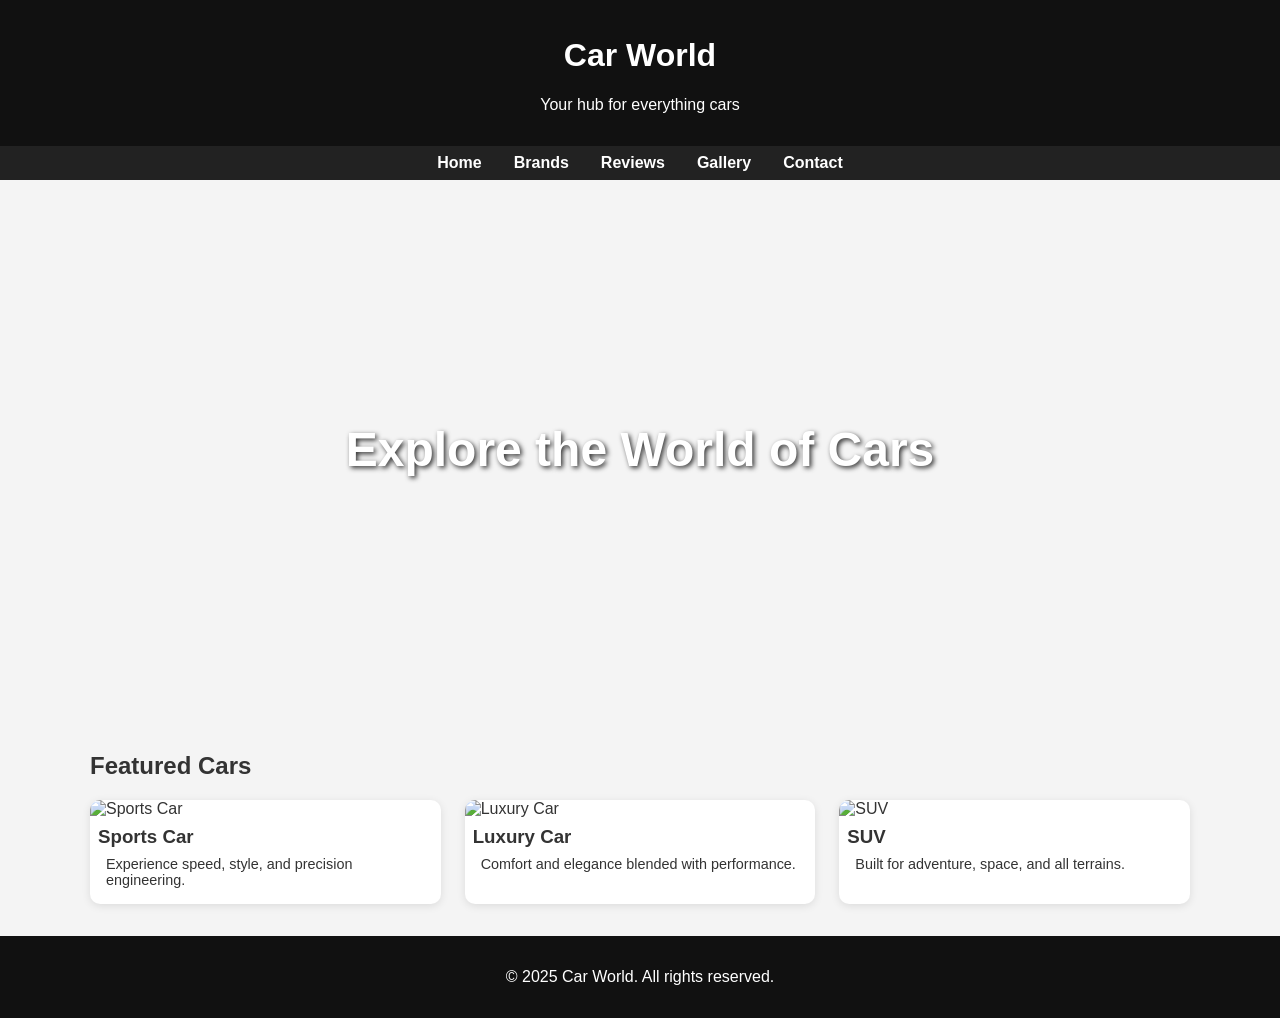
==== index.html @ 2d24451b "Initial commit of index.html" ====
<!DOCTYPE html>
<html lang="en">
<head>
  <meta charset="UTF-8" />
  <meta name="viewport" content="width=device-width, initial-scale=1.0" />
  <title>Car World</title>
  <style>
    body {
      font-family: Arial, sans-serif;
      margin: 0;
      background-color: #f4f4f4;
      color: #333;
    }

    header {
      background: #111;
      color: white;
      padding: 1rem;
      text-align: center;
    }

    nav {
      background: #222;
      padding: 0.5rem;
    }

    nav ul {
      list-style: none;
      display: flex;
      justify-content: center;
      margin: 0;
      padding: 0;
    }

    nav ul li {
      margin: 0 1rem;
    }

    nav ul li a {
      text-decoration: none;
      color: white;
      font-weight: bold;
    }

    nav ul li a:hover {
      color: #f39c12;
    }

    .hero {
      background: url('car-hero.jpg') no-repeat center center/cover;
      height: 60vh;
      display: flex;
      align-items: center;
      justify-content: center;
      color: white;
      text-shadow: 2px 2px 5px rgba(0,0,0,0.8);
    }

    .hero h1 {
      font-size: 3rem;
    }

    .container {
      max-width: 1100px;
      margin: 2rem auto;
      padding: 0 1rem;
    }

    .grid {
      display: grid;
      grid-template-columns: repeat(auto-fit, minmax(250px, 1fr));
      gap: 1.5rem;
    }

    .card {
      background: white;
      border-radius: 10px;
      box-shadow: 0 2px 8px rgba(0,0,0,0.1);
      overflow: hidden;
      transition: transform 0.2s ease;
    }

    .card:hover {
      transform: scale(1.03);
    }

    .card img {
      width: 100%;
      display: block;
    }

    .card h3 {
      margin: 0.5rem;
    }

    .card p {
      margin: 0.5rem 1rem 1rem;
      font-size: 0.9rem;
    }

    footer {
      background: #111;
      color: white;
      text-align: center;
      padding: 1rem;
      margin-top: 2rem;
    }
  </style>
</head>
<body>
  <header>
    <h1>Car World</h1>
    <p>Your hub for everything cars</p>
  </header>

  <nav>
    <ul>
      <li><a href="#">Home</a></li>
      <li><a href="#">Brands</a></li>
      <li><a href="#">Reviews</a></li>
      <li><a href="#">Gallery</a></li>
      <li><a href="#">Contact</a></li>
    </ul>
  </nav>

  <section class="hero">
    <h1>Explore the World of Cars</h1>
  </section>

  <main class="container">
    <h2>Featured Cars</h2>
    <div class="grid">
      <div class="card">
        <img src="car1.jpg" alt="Sports Car">
        <h3>Sports Car</h3>
        <p>Experience speed, style, and precision engineering.</p>
      </div>

      <div class="card">
        <img src="car2.jpg" alt="Luxury Car">
        <h3>Luxury Car</h3>
        <p>Comfort and elegance blended with performance.</p>
      </div>

      <div class="card">
        <img src="car3.jpg" alt="SUV">
        <h3>SUV</h3>
        <p>Built for adventure, space, and all terrains.</p>
      </div>
    </div>
  </main>

  <footer>
    <p>&copy; 2025 Car World. All rights reserved.</p>
  </footer>
</body>
</html>
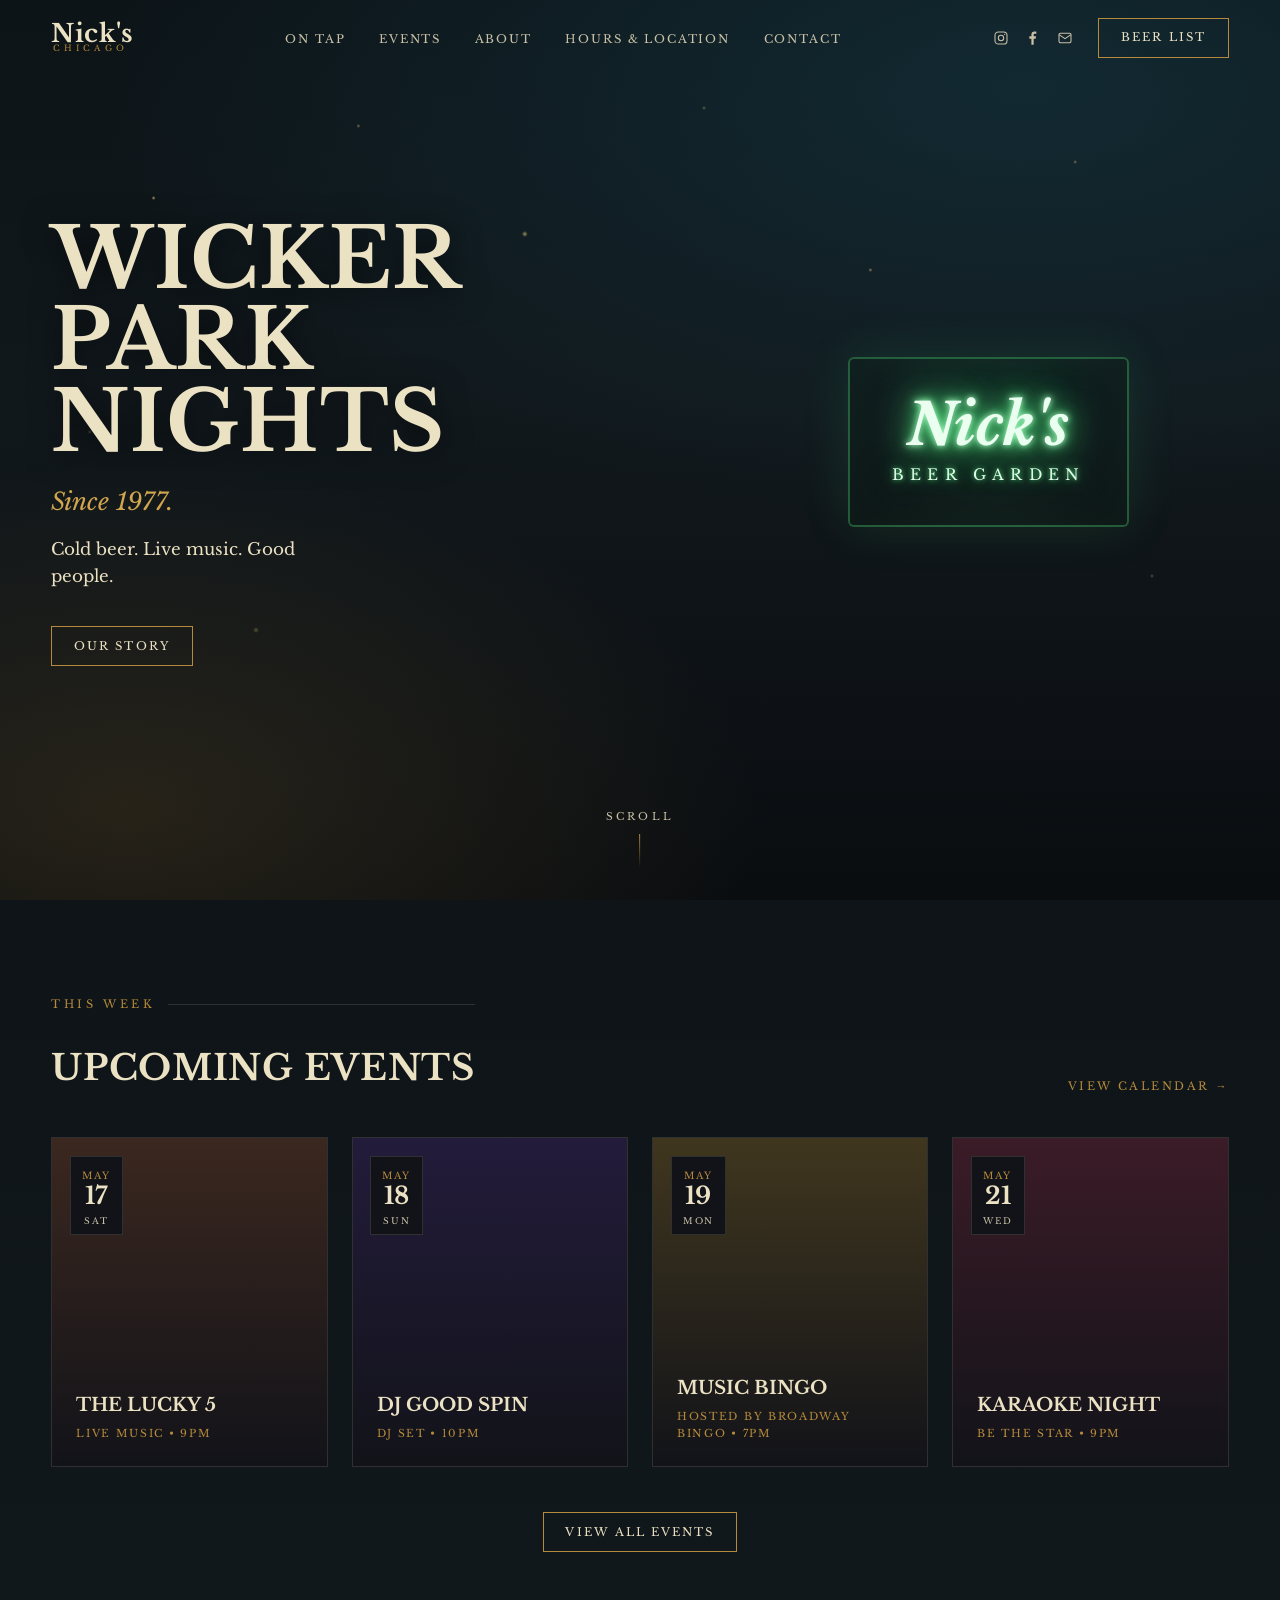
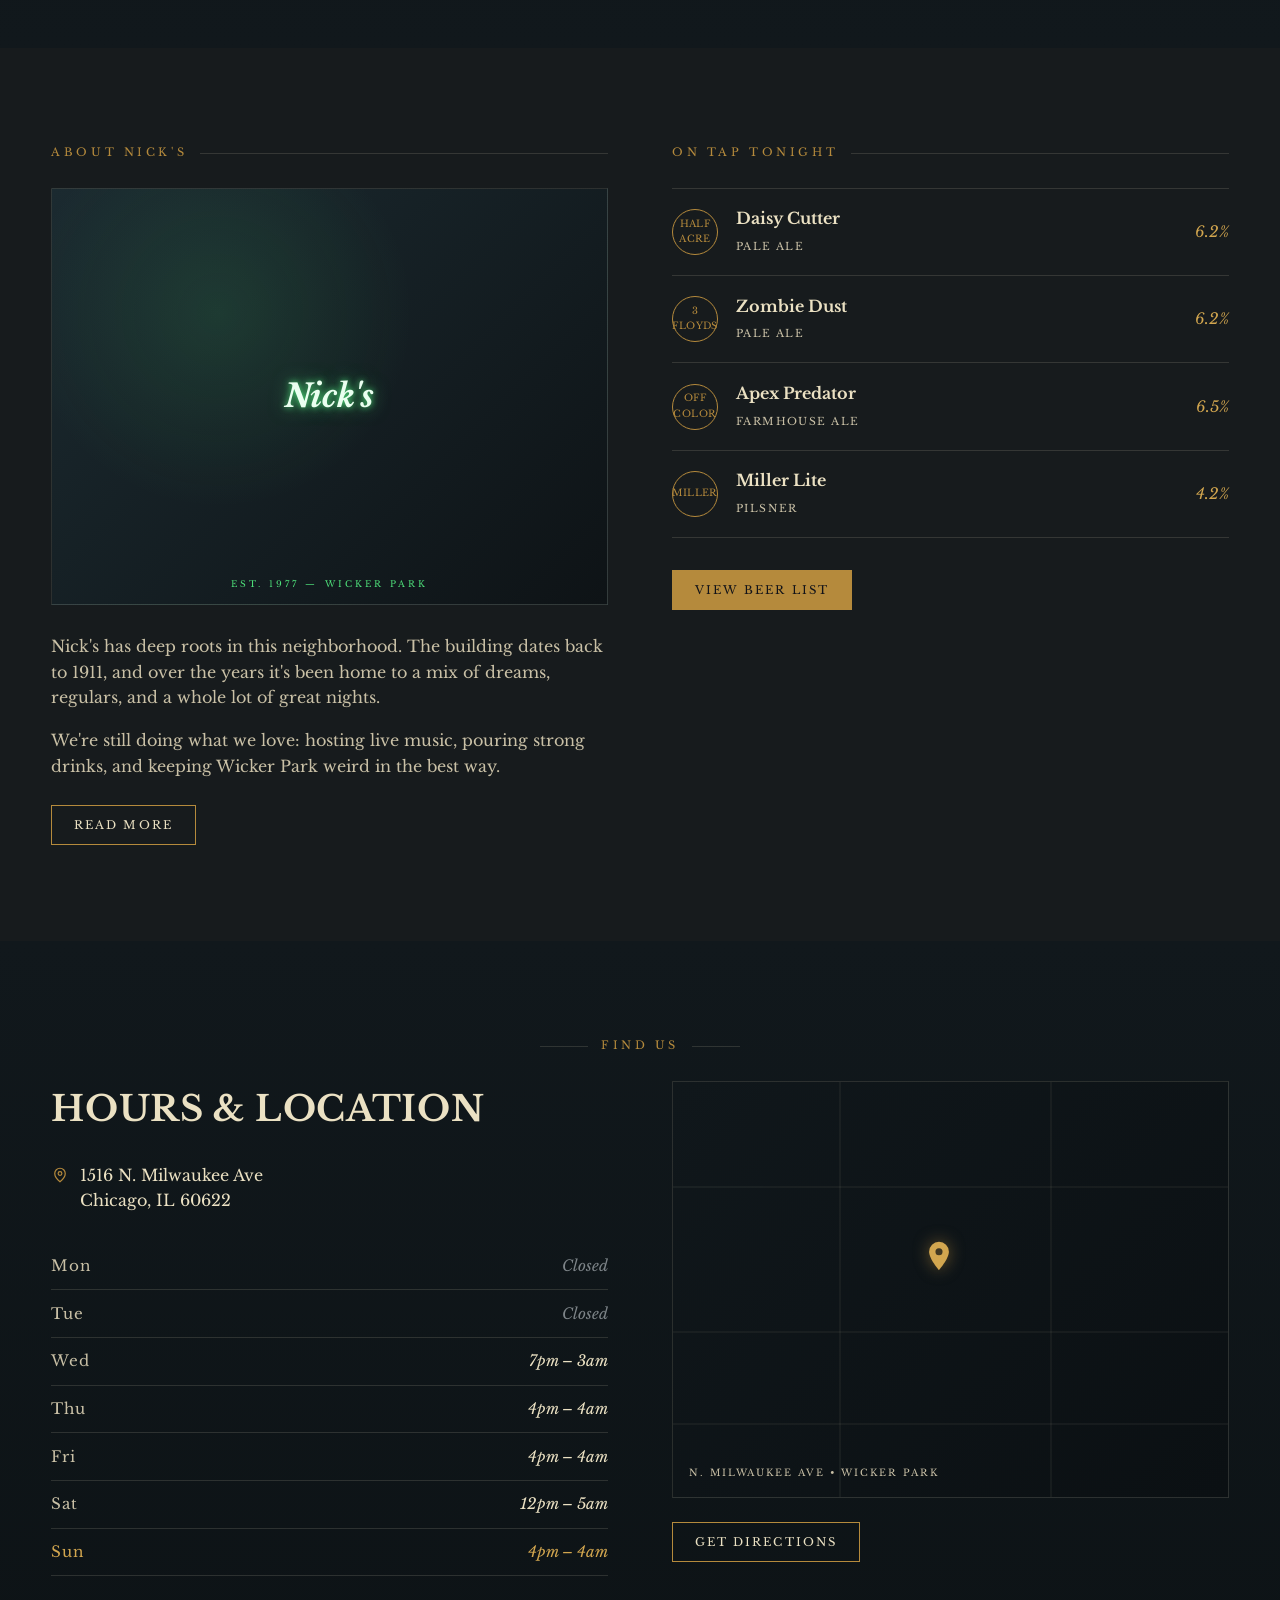
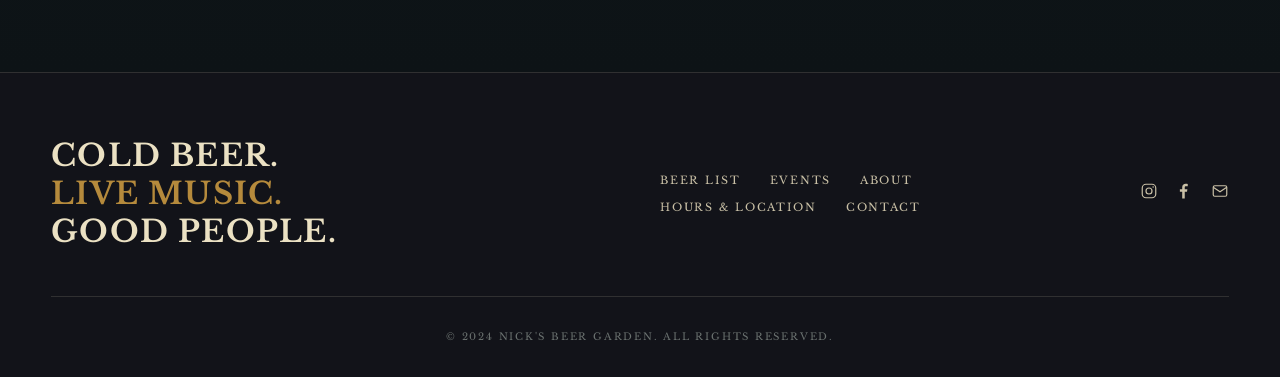
==== commit f4fd3343: "New test" ====
--- a/index.html
+++ b/index.html
@@ -1,158 +1,536 @@
 <!DOCTYPE html>
 <html lang="en">
 <head>
-  <meta charset="UTF-8" />
-  <meta name="viewport" content="width=device-width, initial-scale=1.0" />
-  <title>Car World</title>
-  <style>
-    body {
-      font-family: Arial, sans-serif;
-      margin: 0;
-      background-color: #f4f4f4;
-      color: #333;
+<meta charset="UTF-8">
+<meta name="viewport" content="width=device-width, initial-scale=1.0">
+<title>Nick's Beer Garden — Wicker Park, Chicago</title>
+<link rel="preconnect" href="https://fonts.googleapis.com">
+<link rel="preconnect" href="https://fonts.gstatic.com" crossorigin>
+<link href="https://fonts.googleapis.com/css2?family=Libre+Baskerville:ital,wght@0,400;0,700;1,400&display=swap" rel="stylesheet">
+<style>
+  :root{
+    --teal:#173A46;
+    --teal-deep:#102b34;
+    --black:#121319;
+    --charcoal:#171B1D;
+    --cream:#EBE1C3;
+    --cream-dim:#c9c0a6;
+    --gold:#B58A3C;
+    --gold-bright:#d2a64f;
+    --tan:#C0A77A;
+    --neon:#4ee07a;
+    --line:rgba(235,225,195,.14);
+    --serif:'Libre Baskerville', Georgia, serif;
+  }
+
+  *{box-sizing:border-box;margin:0;padding:0}
+  html{scroll-behavior:smooth}
+  body{
+    font-family:var(--serif);
+    background:var(--charcoal);
+    color:var(--cream);
+    line-height:1.6;
+    -webkit-font-smoothing:antialiased;
+    overflow-x:hidden;
+  }
+  img{max-width:100%;display:block}
+  a{color:inherit;text-decoration:none}
+  .wrap{width:min(1180px,92vw);margin-inline:auto}
+
+  /* ---------- focus / a11y ---------- */
+  a:focus-visible,button:focus-visible{
+    outline:2px solid var(--gold-bright);
+    outline-offset:3px;
+    border-radius:2px;
+  }
+
+  /* ---------- buttons ---------- */
+  .btn{
+    display:inline-block;
+    font-size:.72rem;
+    letter-spacing:.18em;
+    text-transform:uppercase;
+    padding:.85em 1.9em;
+    border:1px solid var(--gold);
+    color:var(--cream);
+    background:transparent;
+    cursor:pointer;
+    transition:background .25s ease,color .25s ease,transform .25s ease;
+  }
+  .btn:hover{background:var(--gold);color:var(--black);transform:translateY(-2px)}
+  .btn-solid{background:var(--gold);color:var(--black)}
+  .btn-solid:hover{background:var(--gold-bright);border-color:var(--gold-bright)}
+
+  /* ---------- eyebrow / section headings ---------- */
+  .eyebrow{
+    font-size:.7rem;
+    letter-spacing:.32em;
+    text-transform:uppercase;
+    color:var(--gold);
+    display:flex;align-items:center;gap:.8rem;
+    margin-bottom:1.6rem;
+  }
+  .eyebrow::after{content:"";flex:1;height:1px;background:var(--line)}
+  .eyebrow.center{justify-content:center}
+  .eyebrow.center::before,.eyebrow.center::after{content:"";width:48px;height:1px;background:var(--line);flex:none}
+
+  /* ============ HEADER ============ */
+  header{
+    position:fixed;inset:0 0 auto 0;z-index:50;
+    transition:background .3s ease,backdrop-filter .3s ease,border-color .3s ease;
+    border-bottom:1px solid transparent;
+  }
+  header.scrolled{
+    background:rgba(18,19,25,.92);
+    backdrop-filter:blur(8px);
+    border-bottom:1px solid var(--line);
+  }
+  .topbar{display:flex;align-items:center;justify-content:space-between;padding:1.1rem 0}
+  .logo{display:flex;flex-direction:column;line-height:.9;letter-spacing:.04em}
+  .logo b{font-size:1.55rem;font-weight:700}
+  .logo span{font-size:.52rem;letter-spacing:.5em;color:var(--gold);padding-left:.2em}
+  nav ul{display:flex;gap:2.1rem;list-style:none;align-items:center}
+  nav a{font-size:.72rem;letter-spacing:.16em;text-transform:uppercase;color:var(--cream-dim);transition:color .2s}
+  nav a:hover{color:var(--gold-bright)}
+  .header-right{display:flex;align-items:center;gap:1.6rem}
+  .socials{display:flex;gap:1rem}
+  .socials a{color:var(--cream-dim);transition:color .2s}
+  .socials a:hover{color:var(--gold-bright)}
+  .socials svg{width:16px;height:16px;display:block}
+  .menu-toggle{display:none;background:none;border:none;color:var(--cream);cursor:pointer}
+  .menu-toggle svg{width:26px;height:26px}
+
+  /* ============ HERO ============ */
+  .hero{
+    position:relative;min-height:100vh;display:flex;align-items:center;
+    padding-top:5rem;overflow:hidden;
+    background:
+      radial-gradient(120% 80% at 80% 10%, rgba(23,58,70,.55), transparent 60%),
+      radial-gradient(90% 70% at 10% 90%, rgba(181,138,60,.16), transparent 55%),
+      linear-gradient(180deg, #0c1418 0%, #11181c 45%, #0a0d10 100%);
+  }
+  /* warm bokeh / string-light ambiance */
+  .hero::before{
+    content:"";position:absolute;inset:0;pointer-events:none;
+    background-image:
+      radial-gradient(2px 2px at 12% 22%, rgba(232,200,120,.9), transparent),
+      radial-gradient(2px 2px at 28% 14%, rgba(232,200,120,.6), transparent),
+      radial-gradient(3px 3px at 41% 26%, rgba(232,200,120,.8), transparent),
+      radial-gradient(2px 2px at 55% 12%, rgba(232,200,120,.5), transparent),
+      radial-gradient(2px 2px at 68% 30%, rgba(232,200,120,.7), transparent),
+      radial-gradient(2px 2px at 84% 18%, rgba(232,200,120,.55), transparent),
+      radial-gradient(3px 3px at 20% 70%, rgba(232,200,120,.4), transparent),
+      radial-gradient(2px 2px at 90% 64%, rgba(232,200,120,.45), transparent),
+      radial-gradient(2px 2px at 7% 48%, rgba(232,200,120,.4), transparent);
+    opacity:.8;
+    animation:twinkle 6s ease-in-out infinite;
+  }
+  @keyframes twinkle{0%,100%{opacity:.65}50%{opacity:.95}}
+
+  .hero-grid{display:grid;grid-template-columns:1.15fr .85fr;gap:3rem;align-items:center;position:relative;z-index:2}
+  .hero-copy{opacity:0;transform:translateY(24px);animation:rise .9s .15s ease forwards}
+  @keyframes rise{to{opacity:1;transform:none}}
+  .hero h1{
+    font-weight:700;line-height:.98;letter-spacing:.01em;
+    font-size:clamp(2.8rem,6.5vw,5.4rem);text-transform:uppercase;
+    text-shadow:0 4px 30px rgba(0,0,0,.6);
+  }
+  .since{font-style:italic;color:var(--gold-bright);font-size:1.5rem;margin:1.3rem 0 1rem}
+  .tagline{font-size:1.05rem;color:var(--cream);margin-bottom:2.2rem;max-width:24ch}
+
+  /* the neon sign — signature element */
+  .neon{
+    justify-self:center;text-align:center;padding:2.4rem 2.6rem;border-radius:6px;
+    border:2px solid rgba(78,224,122,.35);
+    background:radial-gradient(circle at 50% 40%, rgba(78,224,122,.08), rgba(10,16,18,.55));
+    box-shadow:0 0 50px rgba(78,224,122,.12), inset 0 0 40px rgba(78,224,122,.06);
+  }
+  .neon .script{
+    font-style:italic;font-weight:700;font-size:clamp(2.4rem,5vw,3.6rem);color:#eafff0;line-height:1;
+    text-shadow:0 0 6px #b6ffce,0 0 14px var(--neon),0 0 28px var(--neon),0 0 48px rgba(78,224,122,.6);
+    animation:flicker 5s infinite;
+  }
+  .neon .garden{
+    display:block;margin-top:.5rem;letter-spacing:.42em;font-size:.95rem;text-transform:uppercase;
+    color:#dffce8;text-shadow:0 0 5px var(--neon),0 0 16px rgba(78,224,122,.6);
+  }
+  @keyframes flicker{
+    0%,18%,22%,25%,53%,57%,100%{opacity:1}
+    20%,24%,55%{opacity:.55}
+  }
+
+  .scroll-cue{
+    position:absolute;left:50%;bottom:2rem;transform:translateX(-50%);
+    color:var(--cream-dim);font-size:.65rem;letter-spacing:.3em;text-transform:uppercase;z-index:2;
+    display:flex;flex-direction:column;align-items:center;gap:.5rem;
+  }
+  .scroll-cue span{width:1px;height:34px;background:linear-gradient(var(--gold),transparent);animation:drop 2s infinite}
+  @keyframes drop{0%{opacity:0;transform:translateY(-8px)}50%{opacity:1}100%{opacity:0;transform:translateY(8px)}}
+
+  /* ============ SECTION SHELL ============ */
+  section{padding:6rem 0}
+  .events{background:linear-gradient(180deg,#0e1417,#11181c)}
+  .split-section{background:var(--charcoal)}
+  .hours{background:linear-gradient(180deg,#11181c,#0d1316)}
+
+  .sec-head{display:flex;justify-content:space-between;align-items:flex-end;margin-bottom:2.6rem;flex-wrap:wrap;gap:1rem}
+  .sec-head h2{font-size:clamp(1.6rem,3vw,2.2rem);font-weight:700;text-transform:uppercase;letter-spacing:.02em}
+  .link-arrow{font-size:.7rem;letter-spacing:.22em;text-transform:uppercase;color:var(--gold);display:inline-flex;gap:.5rem;align-items:center}
+  .link-arrow:hover{color:var(--gold-bright)}
+
+  /* ---------- events grid ---------- */
+  .event-grid{display:grid;grid-template-columns:repeat(4,1fr);gap:1.5rem}
+  .event{
+    position:relative;border:1px solid var(--line);background:var(--black);
+    min-height:330px;display:flex;flex-direction:column;justify-content:flex-end;
+    padding:1.5rem;overflow:hidden;transition:transform .3s ease,border-color .3s ease;
+  }
+  .event::before{
+    content:"";position:absolute;inset:0;z-index:0;
+    background:linear-gradient(180deg,rgba(23,58,70,.35),rgba(18,19,25,.95));
+  }
+  .event:nth-child(1)::before{background:linear-gradient(180deg,rgba(120,70,40,.4),rgba(18,19,25,.96))}
+  .event:nth-child(2)::before{background:linear-gradient(180deg,rgba(60,40,110,.4),rgba(18,19,25,.96))}
+  .event:nth-child(3)::before{background:linear-gradient(180deg,rgba(150,120,40,.35),rgba(18,19,25,.96))}
+  .event:nth-child(4)::before{background:linear-gradient(180deg,rgba(120,40,60,.4),rgba(18,19,25,.96))}
+  .event:hover{transform:translateY(-6px);border-color:var(--gold)}
+  .event > *{position:relative;z-index:1}
+  .date-chip{
+    position:absolute;top:1.1rem;left:1.1rem;z-index:1;background:var(--black);
+    border:1px solid var(--line);text-align:center;padding:.5rem .7rem;line-height:1;
+  }
+  .date-chip .m{font-size:.6rem;letter-spacing:.2em;color:var(--gold);text-transform:uppercase}
+  .date-chip .d{font-size:1.5rem;font-weight:700;display:block;margin:.15rem 0}
+  .date-chip .w{font-size:.55rem;letter-spacing:.2em;color:var(--cream-dim);text-transform:uppercase}
+  .event h3{font-size:1.15rem;font-weight:700;text-transform:uppercase;margin-bottom:.4rem}
+  .event p{font-size:.66rem;letter-spacing:.16em;text-transform:uppercase;color:var(--gold)}
+  .events-cta{text-align:center;margin-top:2.8rem}
+
+  /* ---------- split: about + on tap ---------- */
+  .split{display:grid;grid-template-columns:1fr 1fr;gap:4rem}
+  .about-photo{
+    aspect-ratio:4/3;border:1px solid var(--line);position:relative;overflow:hidden;margin-bottom:1.8rem;
+    background:
+      radial-gradient(circle at 30% 30%, rgba(78,224,122,.12), transparent 40%),
+      linear-gradient(135deg,#1b2a30,#0e1316);
+    display:flex;align-items:center;justify-content:center;
+  }
+  .about-photo .ph-neon{
+    font-style:italic;font-weight:700;font-size:2rem;color:#eafff0;
+    text-shadow:0 0 6px var(--neon),0 0 18px rgba(78,224,122,.6);
+  }
+  .about-photo small{position:absolute;bottom:.8rem;letter-spacing:.35em;font-size:.55rem;color:var(--neon);text-transform:uppercase}
+  .prose p{color:var(--cream-dim);margin-bottom:1.1rem;font-size:1rem}
+
+  /* on tap list */
+  .tap-list{list-style:none;display:flex;flex-direction:column}
+  .tap{display:flex;align-items:center;gap:1.1rem;padding:1.1rem 0;border-bottom:1px solid var(--line)}
+  .tap:first-child{border-top:1px solid var(--line)}
+  .tap-badge{
+    width:46px;height:46px;flex:none;border:1px solid var(--gold);border-radius:50%;
+    display:flex;align-items:center;justify-content:center;font-size:.6rem;letter-spacing:.05em;
+    color:var(--gold);text-align:center;text-transform:uppercase;
+  }
+  .tap-info{flex:1}
+  .tap-info b{font-weight:700;font-size:1rem;display:block}
+  .tap-info span{font-size:.66rem;letter-spacing:.14em;text-transform:uppercase;color:var(--cream-dim)}
+  .tap-abv{font-style:italic;color:var(--gold-bright);font-size:.95rem}
+  .tap-cta{margin-top:2rem}
+
+  /* ---------- hours & location ---------- */
+  .hours-grid{display:grid;grid-template-columns:1fr 1fr;gap:4rem;align-items:start}
+  .addr{display:flex;gap:.7rem;align-items:flex-start;margin-bottom:1.8rem;color:var(--cream)}
+  .addr svg{width:18px;height:18px;flex:none;margin-top:3px;color:var(--gold)}
+  .hours-table{list-style:none;width:100%}
+  .hours-table li{display:flex;justify-content:space-between;padding:.7rem 0;border-bottom:1px solid var(--line);font-size:.95rem}
+  .hours-table .day{letter-spacing:.06em;color:var(--cream-dim)}
+  .hours-table .time{font-style:italic;color:var(--cream)}
+  .hours-table .closed{color:#7d8488;font-style:italic}
+  .hours-table li.today{color:var(--gold-bright)}
+  .hours-table li.today .day,.hours-table li.today .time{color:var(--gold-bright)}
+
+  /* stylized map */
+  .map{
+    position:relative;aspect-ratio:4/3;border:1px solid var(--line);overflow:hidden;
+    background:linear-gradient(135deg,#10171b,#0b1013);
+  }
+  .map .grid-lines{position:absolute;inset:0;opacity:.5}
+  .map .road{position:absolute;background:rgba(235,225,195,.1)}
+  .map .road.h{height:2px;left:0;right:0}
+  .map .road.v{width:2px;top:0;bottom:0}
+  .map .road.main{background:rgba(181,138,60,.4);height:3px;transform:rotate(-28deg) scale(1.6)}
+  .map .pin{
+    position:absolute;top:46%;left:48%;width:34px;height:34px;transform:translate(-50%,-100%);
+    color:var(--gold-bright);filter:drop-shadow(0 0 8px rgba(181,138,60,.6));
+  }
+  .map .label{position:absolute;bottom:1rem;left:1rem;font-size:.6rem;letter-spacing:.2em;text-transform:uppercase;color:var(--cream-dim)}
+  .map-cta{margin-top:1.5rem}
+
+  /* ============ FOOTER ============ */
+  footer{background:var(--black);border-top:1px solid var(--line);padding:4rem 0 2rem}
+  .foot-top{display:grid;grid-template-columns:1.3fr 1fr auto;gap:3rem;align-items:center;padding-bottom:2.8rem;border-bottom:1px solid var(--line)}
+  .foot-motto{font-size:clamp(1.3rem,2.4vw,1.9rem);font-weight:700;text-transform:uppercase;letter-spacing:.04em;line-height:1.25}
+  .foot-motto .accent{color:var(--gold)}
+  .foot-links{display:flex;flex-wrap:wrap;gap:.6rem 1.8rem}
+  .foot-links a{font-size:.68rem;letter-spacing:.16em;text-transform:uppercase;color:var(--cream-dim)}
+  .foot-links a:hover{color:var(--gold-bright)}
+  .foot-social{display:flex;gap:1.1rem}
+  .foot-social a{color:var(--cream-dim)}
+  .foot-social a:hover{color:var(--gold-bright)}
+  .foot-social svg{width:18px;height:18px}
+  .copyright{text-align:center;padding-top:2rem;font-size:.62rem;letter-spacing:.18em;text-transform:uppercase;color:#6a716f}
+
+  /* ============ RESPONSIVE ============ */
+  @media(max-width:900px){
+    nav{
+      position:fixed;inset:0 0 0 auto;width:min(78vw,320px);background:var(--black);
+      border-left:1px solid var(--line);transform:translateX(100%);transition:transform .35s ease;
+      padding:6rem 2rem;z-index:60;
     }
-
-    header {
-      background: #111;
-      color: white;
-      padding: 1rem;
-      text-align: center;
-    }
-
-    nav {
-      background: #222;
-      padding: 0.5rem;
-    }
-
-    nav ul {
-      list-style: none;
-      display: flex;
-      justify-content: center;
-      margin: 0;
-      padding: 0;
-    }
-
-    nav ul li {
-      margin: 0 1rem;
-    }
-
-    nav ul li a {
-      text-decoration: none;
-      color: white;
-      font-weight: bold;
-    }
-
-    nav ul li a:hover {
-      color: #f39c12;
-    }
-
-    .hero {
-      background: url('car-hero.jpg') no-repeat center center/cover;
-      height: 60vh;
-      display: flex;
-      align-items: center;
-      justify-content: center;
-      color: white;
-      text-shadow: 2px 2px 5px rgba(0,0,0,0.8);
-    }
-
-    .hero h1 {
-      font-size: 3rem;
-    }
-
-    .container {
-      max-width: 1100px;
-      margin: 2rem auto;
-      padding: 0 1rem;
-    }
-
-    .grid {
-      display: grid;
-      grid-template-columns: repeat(auto-fit, minmax(250px, 1fr));
-      gap: 1.5rem;
-    }
-
-    .card {
-      background: white;
-      border-radius: 10px;
-      box-shadow: 0 2px 8px rgba(0,0,0,0.1);
-      overflow: hidden;
-      transition: transform 0.2s ease;
-    }
-
-    .card:hover {
-      transform: scale(1.03);
-    }
-
-    .card img {
-      width: 100%;
-      display: block;
-    }
-
-    .card h3 {
-      margin: 0.5rem;
-    }
-
-    .card p {
-      margin: 0.5rem 1rem 1rem;
-      font-size: 0.9rem;
-    }
-
-    footer {
-      background: #111;
-      color: white;
-      text-align: center;
-      padding: 1rem;
-      margin-top: 2rem;
-    }
-  </style>
+    nav.open{transform:none}
+    nav ul{flex-direction:column;gap:1.6rem;align-items:flex-start}
+    nav a{font-size:.95rem}
+    .menu-toggle{display:block;z-index:70}
+    .socials{display:none}
+    .hero-grid{grid-template-columns:1fr;gap:3rem;text-align:center}
+    .hero-copy{order:2}
+    .neon{order:1;margin-top:1rem}
+    .tagline{margin-inline:auto}
+    .event-grid{grid-template-columns:repeat(2,1fr)}
+    .split,.hours-grid,.foot-top{grid-template-columns:1fr;gap:2.5rem}
+    .foot-top{text-align:center}
+    .foot-links,.foot-social{justify-content:center}
+  }
+  @media(max-width:540px){
+    section{padding:4.5rem 0}
+    .event-grid{grid-template-columns:1fr}
+    .hero h1{font-size:13vw}
+  }
+
+  @media(prefers-reduced-motion:reduce){
+    *{animation:none!important;scroll-behavior:auto}
+    .hero-copy{opacity:1;transform:none}
+  }
+</style>
 </head>
 <body>
-  <header>
-    <h1>Car World</h1>
-    <p>Your hub for everything cars</p>
-  </header>
-
-  <nav>
-    <ul>
-      <li><a href="#">Home</a></li>
-      <li><a href="#">Brands</a></li>
-      <li><a href="#">Reviews</a></li>
-      <li><a href="#">Gallery</a></li>
-      <li><a href="#">Contact</a></li>
-    </ul>
-  </nav>
-
-  <section class="hero">
-    <h1>Explore the World of Cars</h1>
-  </section>
-
-  <main class="container">
-    <h2>Featured Cars</h2>
-    <div class="grid">
-      <div class="card">
-        <img src="car1.jpg" alt="Sports Car">
-        <h3>Sports Car</h3>
-        <p>Experience speed, style, and precision engineering.</p>
-      </div>
-
-      <div class="card">
-        <img src="car2.jpg" alt="Luxury Car">
-        <h3>Luxury Car</h3>
-        <p>Comfort and elegance blended with performance.</p>
-      </div>
-
-      <div class="card">
-        <img src="car3.jpg" alt="SUV">
-        <h3>SUV</h3>
-        <p>Built for adventure, space, and all terrains.</p>
-      </div>
-    </div>
-  </main>
-
-  <footer>
-    <p>&copy; 2025 Car World. All rights reserved.</p>
-  </footer>
+
+<!-- ===== HEADER ===== -->
+<header id="header">
+  <div class="wrap topbar">
+    <a href="#top" class="logo"><b>Nick's</b><span>CHICAGO</span></a>
+    <nav id="nav">
+      <ul>
+        <li><a href="#tap">On Tap</a></li>
+        <li><a href="#events">Events</a></li>
+        <li><a href="#about">About</a></li>
+        <li><a href="#hours">Hours &amp; Location</a></li>
+        <li><a href="#contact">Contact</a></li>
+      </ul>
+    </nav>
+    <div class="header-right">
+      <div class="socials">
+        <a href="#" aria-label="Instagram"><svg viewBox="0 0 24 24" fill="none" stroke="currentColor" stroke-width="1.6"><rect x="3" y="3" width="18" height="18" rx="5"/><circle cx="12" cy="12" r="4"/><circle cx="17.5" cy="6.5" r="1" fill="currentColor" stroke="none"/></svg></a>
+        <a href="#" aria-label="Facebook"><svg viewBox="0 0 24 24" fill="currentColor"><path d="M13 22v-9h3l.5-3.5H13V7.3c0-1 .3-1.7 1.8-1.7H17V2.5C16.6 2.4 15.5 2.3 14.2 2.3c-2.7 0-4.6 1.6-4.6 4.7v2.5H6.5V13h3.1v9z"/></svg></a>
+        <a href="#" aria-label="Email"><svg viewBox="0 0 24 24" fill="none" stroke="currentColor" stroke-width="1.6"><rect x="3" y="5" width="18" height="14" rx="2"/><path d="m3 7 9 6 9-6"/></svg></a>
+      </div>
+      <a href="#tap" class="btn">Beer List</a>
+    </div>
+    <button class="menu-toggle" id="menuToggle" aria-label="Open menu" aria-expanded="false">
+      <svg viewBox="0 0 24 24" fill="none" stroke="currentColor" stroke-width="1.8"><path d="M4 7h16M4 12h16M4 17h16"/></svg>
+    </button>
+  </div>
+</header>
+
+<!-- ===== HERO ===== -->
+<section class="hero" id="top">
+  <div class="wrap hero-grid">
+    <div class="hero-copy">
+      <h1>Wicker Park<br>Nights</h1>
+      <p class="since">Since 1977.</p>
+      <p class="tagline">Cold beer. Live music. Good people.</p>
+      <a href="#about" class="btn">Our Story</a>
+    </div>
+    <div class="neon">
+      <span class="script">Nick's</span>
+      <span class="garden">Beer Garden</span>
+    </div>
+  </div>
+  <div class="scroll-cue">Scroll<span></span></div>
+</section>
+
+<!-- ===== EVENTS ===== -->
+<section class="events" id="events">
+  <div class="wrap">
+    <div class="sec-head">
+      <div>
+        <p class="eyebrow">This Week</p>
+        <h2>Upcoming Events</h2>
+      </div>
+      <a href="#" class="link-arrow">View Calendar →</a>
+    </div>
+
+    <div class="event-grid">
+      <article class="event">
+        <div class="date-chip"><span class="m">May</span><span class="d">17</span><span class="w">Sat</span></div>
+        <h3>The Lucky 5</h3>
+        <p>Live Music • 9PM</p>
+      </article>
+      <article class="event">
+        <div class="date-chip"><span class="m">May</span><span class="d">18</span><span class="w">Sun</span></div>
+        <h3>DJ Good Spin</h3>
+        <p>DJ Set • 10PM</p>
+      </article>
+      <article class="event">
+        <div class="date-chip"><span class="m">May</span><span class="d">19</span><span class="w">Mon</span></div>
+        <h3>Music Bingo</h3>
+        <p>Hosted by Broadway Bingo • 7PM</p>
+      </article>
+      <article class="event">
+        <div class="date-chip"><span class="m">May</span><span class="d">21</span><span class="w">Wed</span></div>
+        <h3>Karaoke Night</h3>
+        <p>Be the Star • 9PM</p>
+      </article>
+    </div>
+
+    <div class="events-cta"><a href="#" class="btn">View All Events</a></div>
+  </div>
+</section>
+
+<!-- ===== ABOUT + ON TAP ===== -->
+<section class="split-section" id="about">
+  <div class="wrap split">
+    <!-- About -->
+    <div>
+      <p class="eyebrow">About Nick's</p>
+      <div class="about-photo">
+        <span class="ph-neon">Nick's</span>
+        <small>Est. 1977 — Wicker Park</small>
+      </div>
+      <div class="prose">
+        <p>Nick's has deep roots in this neighborhood. The building dates back to 1911, and over the years it's been home to a mix of dreams, regulars, and a whole lot of great nights.</p>
+        <p>We're still doing what we love: hosting live music, pouring strong drinks, and keeping Wicker Park weird in the best way.</p>
+        <a href="#" class="btn" style="margin-top:.5rem">Read More</a>
+      </div>
+    </div>
+
+    <!-- On Tap -->
+    <div id="tap">
+      <p class="eyebrow">On Tap Tonight</p>
+      <ul class="tap-list">
+        <li class="tap">
+          <div class="tap-badge">Half<br>Acre</div>
+          <div class="tap-info"><b>Daisy Cutter</b><span>Pale Ale</span></div>
+          <div class="tap-abv">6.2%</div>
+        </li>
+        <li class="tap">
+          <div class="tap-badge">3<br>Floyds</div>
+          <div class="tap-info"><b>Zombie Dust</b><span>Pale Ale</span></div>
+          <div class="tap-abv">6.2%</div>
+        </li>
+        <li class="tap">
+          <div class="tap-badge">Off<br>Color</div>
+          <div class="tap-info"><b>Apex Predator</b><span>Farmhouse Ale</span></div>
+          <div class="tap-abv">6.5%</div>
+        </li>
+        <li class="tap">
+          <div class="tap-badge">Miller</div>
+          <div class="tap-info"><b>Miller Lite</b><span>Pilsner</span></div>
+          <div class="tap-abv">4.2%</div>
+        </li>
+      </ul>
+      <div class="tap-cta"><a href="#" class="btn-solid btn">View Beer List</a></div>
+    </div>
+  </div>
+</section>
+
+<!-- ===== HOURS & LOCATION ===== -->
+<section class="hours" id="hours">
+  <div class="wrap">
+    <p class="eyebrow center">Find Us</p>
+    <div class="hours-grid">
+      <div>
+        <div class="sec-head" style="margin-bottom:1.6rem"><h2>Hours &amp; Location</h2></div>
+        <p class="addr">
+          <svg viewBox="0 0 24 24" fill="none" stroke="currentColor" stroke-width="1.6"><path d="M12 21s7-5.5 7-11a7 7 0 1 0-14 0c0 5.5 7 11 7 11Z"/><circle cx="12" cy="10" r="2.5"/></svg>
+          1516 N. Milwaukee Ave<br>Chicago, IL 60622
+        </p>
+        <ul class="hours-table">
+          <li><span class="day">Mon</span><span class="time closed">Closed</span></li>
+          <li><span class="day">Tue</span><span class="time closed">Closed</span></li>
+          <li><span class="day">Wed</span><span class="time">7pm – 3am</span></li>
+          <li><span class="day">Thu</span><span class="time">4pm – 4am</span></li>
+          <li><span class="day">Fri</span><span class="time">4pm – 4am</span></li>
+          <li><span class="day">Sat</span><span class="time">12pm – 5am</span></li>
+          <li><span class="day">Sun</span><span class="time">4pm – 4am</span></li>
+        </ul>
+      </div>
+      <div>
+        <div class="map" role="img" aria-label="Map showing Nick's Beer Garden on N. Milwaukee Ave">
+          <div class="grid-lines">
+            <span class="road h" style="top:25%"></span>
+            <span class="road h" style="top:60%"></span>
+            <span class="road h" style="top:82%"></span>
+            <span class="road v" style="left:30%"></span>
+            <span class="road v" style="left:68%"></span>
+            <span class="road main" style="top:50%"></span>
+          </div>
+          <svg class="pin" viewBox="0 0 24 24" fill="currentColor"><path d="M12 2a7 7 0 0 0-7 7c0 5 7 13 7 13s7-8 7-13a7 7 0 0 0-7-7Zm0 9.5A2.5 2.5 0 1 1 12 6.5a2.5 2.5 0 0 1 0 5Z"/></svg>
+          <span class="label">N. Milwaukee Ave • Wicker Park</span>
+        </div>
+        <div class="map-cta"><a href="#" class="btn">Get Directions</a></div>
+      </div>
+    </div>
+  </div>
+</section>
+
+<!-- ===== FOOTER ===== -->
+<footer id="contact">
+  <div class="wrap">
+    <div class="foot-top">
+      <p class="foot-motto">Cold Beer.<br><span class="accent">Live Music.</span><br>Good People.</p>
+      <div class="foot-links">
+        <a href="#tap">Beer List</a>
+        <a href="#events">Events</a>
+        <a href="#about">About</a>
+        <a href="#hours">Hours &amp; Location</a>
+        <a href="#contact">Contact</a>
+      </div>
+      <div class="foot-social">
+        <a href="#" aria-label="Instagram"><svg viewBox="0 0 24 24" fill="none" stroke="currentColor" stroke-width="1.6"><rect x="3" y="3" width="18" height="18" rx="5"/><circle cx="12" cy="12" r="4"/><circle cx="17.5" cy="6.5" r="1" fill="currentColor" stroke="none"/></svg></a>
+        <a href="#" aria-label="Facebook"><svg viewBox="0 0 24 24" fill="currentColor"><path d="M13 22v-9h3l.5-3.5H13V7.3c0-1 .3-1.7 1.8-1.7H17V2.5C16.6 2.4 15.5 2.3 14.2 2.3c-2.7 0-4.6 1.6-4.6 4.7v2.5H6.5V13h3.1v9z"/></svg></a>
+        <a href="#" aria-label="Email"><svg viewBox="0 0 24 24" fill="none" stroke="currentColor" stroke-width="1.6"><rect x="3" y="5" width="18" height="14" rx="2"/><path d="m3 7 9 6 9-6"/></svg></a>
+      </div>
+    </div>
+    <p class="copyright">© 2024 Nick's Beer Garden. All Rights Reserved.</p>
+  </div>
+</footer>
+
+<script>
+  // sticky header background on scroll
+  const header = document.getElementById('header');
+  const onScroll = () => header.classList.toggle('scrolled', window.scrollY > 40);
+  onScroll();
+  window.addEventListener('scroll', onScroll, {passive:true});
+
+  // mobile menu
+  const toggle = document.getElementById('menuToggle');
+  const nav = document.getElementById('nav');
+  toggle.addEventListener('click', () => {
+    const open = nav.classList.toggle('open');
+    toggle.setAttribute('aria-expanded', open);
+  });
+  nav.querySelectorAll('a').forEach(a => a.addEventListener('click', () => {
+    nav.classList.remove('open');
+    toggle.setAttribute('aria-expanded', false);
+  }));
+
+  // highlight today's hours row
+  const today = new Date().getDay(); // 0 Sun ... 6 Sat
+  const order = [1,2,3,4,5,6,0]; // table is Mon→Sun
+  const rows = document.querySelectorAll('.hours-table li');
+  const idx = order.indexOf(today);
+  if (rows[idx]) rows[idx].classList.add('today');
+</script>
 </body>
 </html>
-
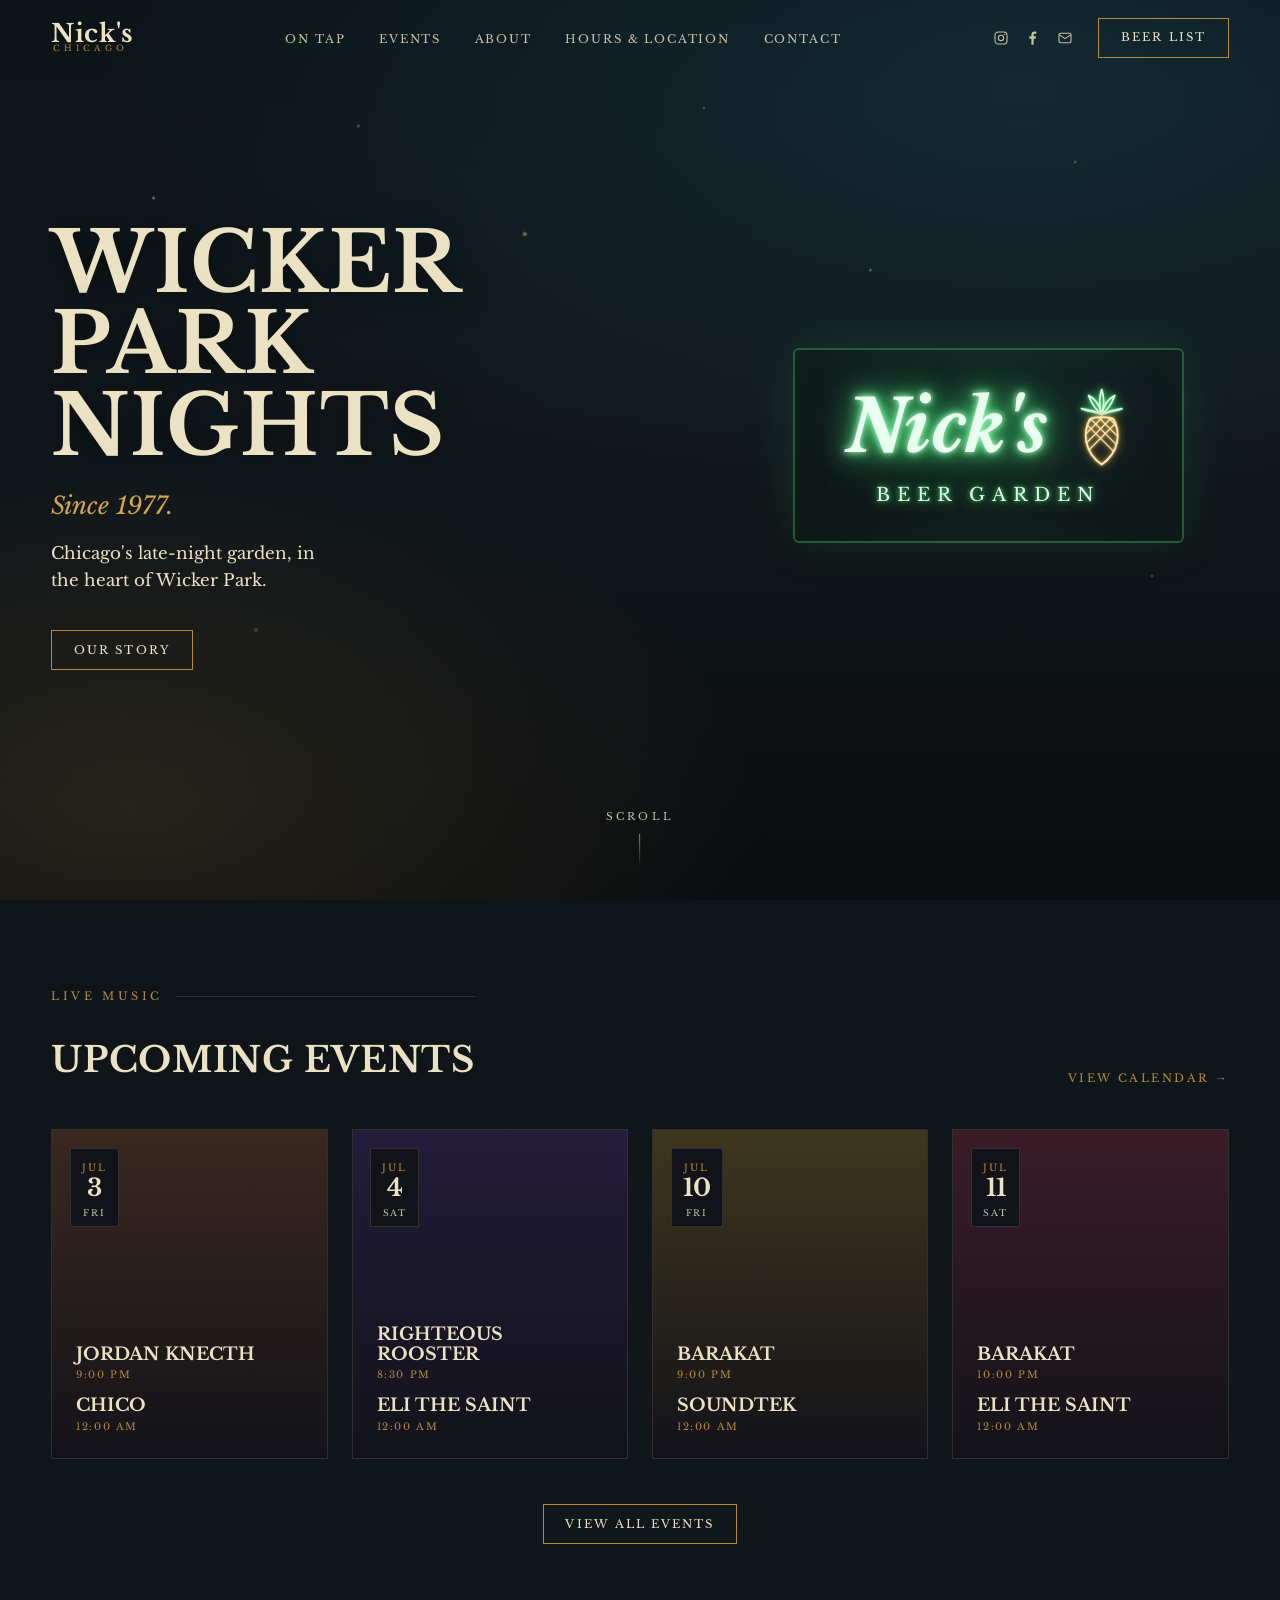
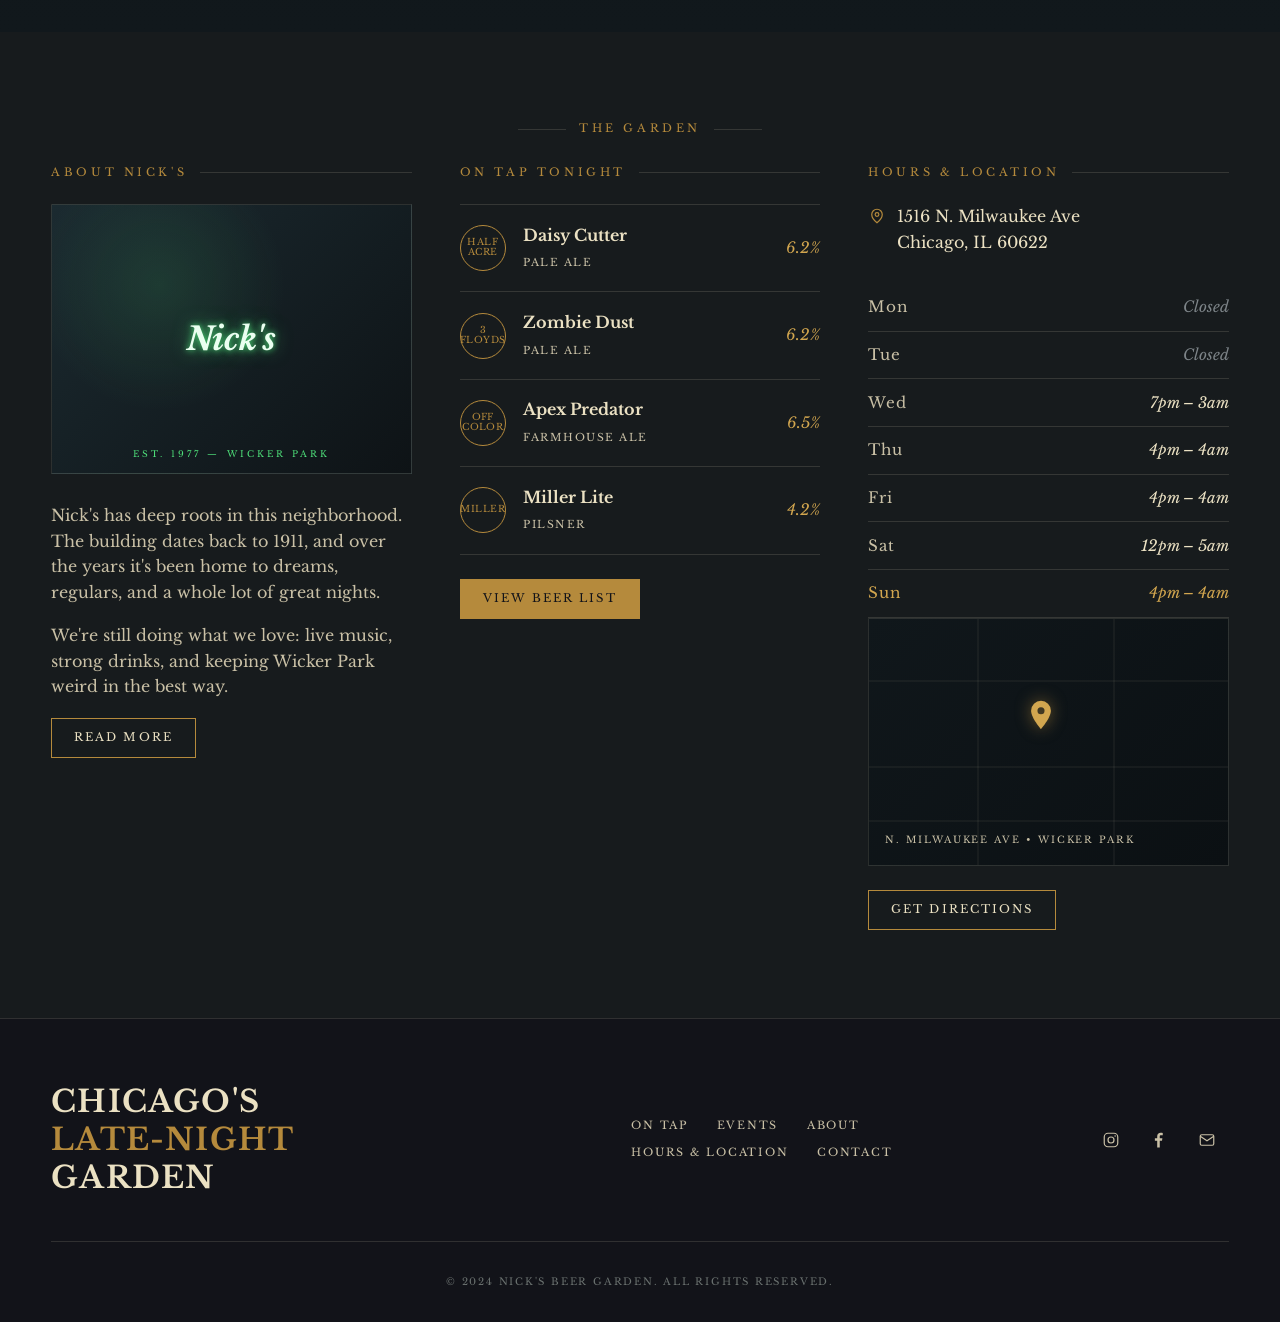
==== commit bfd049b2: "Model2" ====
--- a/index.html
+++ b/index.html
@@ -2,535 +2,194 @@
 <html lang="en">
 <head>
 <meta charset="UTF-8">
-<meta name="viewport" content="width=device-width, initial-scale=1.0">
+<meta name="viewport" content="width=device-width, initial-scale=1.0, viewport-fit=cover">
+<meta name="theme-color" content="#121319">
 <title>Nick's Beer Garden — Wicker Park, Chicago</title>
 <link rel="preconnect" href="https://fonts.googleapis.com">
 <link rel="preconnect" href="https://fonts.gstatic.com" crossorigin>
 <link href="https://fonts.googleapis.com/css2?family=Libre+Baskerville:ital,wght@0,400;0,700;1,400&display=swap" rel="stylesheet">
-<style>
-  :root{
-    --teal:#173A46;
-    --teal-deep:#102b34;
-    --black:#121319;
-    --charcoal:#171B1D;
-    --cream:#EBE1C3;
-    --cream-dim:#c9c0a6;
-    --gold:#B58A3C;
-    --gold-bright:#d2a64f;
-    --tan:#C0A77A;
-    --neon:#4ee07a;
-    --line:rgba(235,225,195,.14);
-    --serif:'Libre Baskerville', Georgia, serif;
-  }
-
-  *{box-sizing:border-box;margin:0;padding:0}
-  html{scroll-behavior:smooth}
-  body{
-    font-family:var(--serif);
-    background:var(--charcoal);
-    color:var(--cream);
-    line-height:1.6;
-    -webkit-font-smoothing:antialiased;
-    overflow-x:hidden;
-  }
-  img{max-width:100%;display:block}
-  a{color:inherit;text-decoration:none}
-  .wrap{width:min(1180px,92vw);margin-inline:auto}
-
-  /* ---------- focus / a11y ---------- */
-  a:focus-visible,button:focus-visible{
-    outline:2px solid var(--gold-bright);
-    outline-offset:3px;
-    border-radius:2px;
-  }
-
-  /* ---------- buttons ---------- */
-  .btn{
-    display:inline-block;
-    font-size:.72rem;
-    letter-spacing:.18em;
-    text-transform:uppercase;
-    padding:.85em 1.9em;
-    border:1px solid var(--gold);
-    color:var(--cream);
-    background:transparent;
-    cursor:pointer;
-    transition:background .25s ease,color .25s ease,transform .25s ease;
-  }
-  .btn:hover{background:var(--gold);color:var(--black);transform:translateY(-2px)}
-  .btn-solid{background:var(--gold);color:var(--black)}
-  .btn-solid:hover{background:var(--gold-bright);border-color:var(--gold-bright)}
-
-  /* ---------- eyebrow / section headings ---------- */
-  .eyebrow{
-    font-size:.7rem;
-    letter-spacing:.32em;
-    text-transform:uppercase;
-    color:var(--gold);
-    display:flex;align-items:center;gap:.8rem;
-    margin-bottom:1.6rem;
-  }
-  .eyebrow::after{content:"";flex:1;height:1px;background:var(--line)}
-  .eyebrow.center{justify-content:center}
-  .eyebrow.center::before,.eyebrow.center::after{content:"";width:48px;height:1px;background:var(--line);flex:none}
-
-  /* ============ HEADER ============ */
-  header{
-    position:fixed;inset:0 0 auto 0;z-index:50;
-    transition:background .3s ease,backdrop-filter .3s ease,border-color .3s ease;
-    border-bottom:1px solid transparent;
-  }
-  header.scrolled{
-    background:rgba(18,19,25,.92);
-    backdrop-filter:blur(8px);
-    border-bottom:1px solid var(--line);
-  }
-  .topbar{display:flex;align-items:center;justify-content:space-between;padding:1.1rem 0}
-  .logo{display:flex;flex-direction:column;line-height:.9;letter-spacing:.04em}
-  .logo b{font-size:1.55rem;font-weight:700}
-  .logo span{font-size:.52rem;letter-spacing:.5em;color:var(--gold);padding-left:.2em}
-  nav ul{display:flex;gap:2.1rem;list-style:none;align-items:center}
-  nav a{font-size:.72rem;letter-spacing:.16em;text-transform:uppercase;color:var(--cream-dim);transition:color .2s}
-  nav a:hover{color:var(--gold-bright)}
-  .header-right{display:flex;align-items:center;gap:1.6rem}
-  .socials{display:flex;gap:1rem}
-  .socials a{color:var(--cream-dim);transition:color .2s}
-  .socials a:hover{color:var(--gold-bright)}
-  .socials svg{width:16px;height:16px;display:block}
-  .menu-toggle{display:none;background:none;border:none;color:var(--cream);cursor:pointer}
-  .menu-toggle svg{width:26px;height:26px}
-
-  /* ============ HERO ============ */
-  .hero{
-    position:relative;min-height:100vh;display:flex;align-items:center;
-    padding-top:5rem;overflow:hidden;
-    background:
-      radial-gradient(120% 80% at 80% 10%, rgba(23,58,70,.55), transparent 60%),
-      radial-gradient(90% 70% at 10% 90%, rgba(181,138,60,.16), transparent 55%),
-      linear-gradient(180deg, #0c1418 0%, #11181c 45%, #0a0d10 100%);
-  }
-  /* warm bokeh / string-light ambiance */
-  .hero::before{
-    content:"";position:absolute;inset:0;pointer-events:none;
-    background-image:
-      radial-gradient(2px 2px at 12% 22%, rgba(232,200,120,.9), transparent),
-      radial-gradient(2px 2px at 28% 14%, rgba(232,200,120,.6), transparent),
-      radial-gradient(3px 3px at 41% 26%, rgba(232,200,120,.8), transparent),
-      radial-gradient(2px 2px at 55% 12%, rgba(232,200,120,.5), transparent),
-      radial-gradient(2px 2px at 68% 30%, rgba(232,200,120,.7), transparent),
-      radial-gradient(2px 2px at 84% 18%, rgba(232,200,120,.55), transparent),
-      radial-gradient(3px 3px at 20% 70%, rgba(232,200,120,.4), transparent),
-      radial-gradient(2px 2px at 90% 64%, rgba(232,200,120,.45), transparent),
-      radial-gradient(2px 2px at 7% 48%, rgba(232,200,120,.4), transparent);
-    opacity:.8;
-    animation:twinkle 6s ease-in-out infinite;
-  }
-  @keyframes twinkle{0%,100%{opacity:.65}50%{opacity:.95}}
-
-  .hero-grid{display:grid;grid-template-columns:1.15fr .85fr;gap:3rem;align-items:center;position:relative;z-index:2}
-  .hero-copy{opacity:0;transform:translateY(24px);animation:rise .9s .15s ease forwards}
-  @keyframes rise{to{opacity:1;transform:none}}
-  .hero h1{
-    font-weight:700;line-height:.98;letter-spacing:.01em;
-    font-size:clamp(2.8rem,6.5vw,5.4rem);text-transform:uppercase;
-    text-shadow:0 4px 30px rgba(0,0,0,.6);
-  }
-  .since{font-style:italic;color:var(--gold-bright);font-size:1.5rem;margin:1.3rem 0 1rem}
-  .tagline{font-size:1.05rem;color:var(--cream);margin-bottom:2.2rem;max-width:24ch}
-
-  /* the neon sign — signature element */
-  .neon{
-    justify-self:center;text-align:center;padding:2.4rem 2.6rem;border-radius:6px;
-    border:2px solid rgba(78,224,122,.35);
-    background:radial-gradient(circle at 50% 40%, rgba(78,224,122,.08), rgba(10,16,18,.55));
-    box-shadow:0 0 50px rgba(78,224,122,.12), inset 0 0 40px rgba(78,224,122,.06);
-  }
-  .neon .script{
-    font-style:italic;font-weight:700;font-size:clamp(2.4rem,5vw,3.6rem);color:#eafff0;line-height:1;
-    text-shadow:0 0 6px #b6ffce,0 0 14px var(--neon),0 0 28px var(--neon),0 0 48px rgba(78,224,122,.6);
-    animation:flicker 5s infinite;
-  }
-  .neon .garden{
-    display:block;margin-top:.5rem;letter-spacing:.42em;font-size:.95rem;text-transform:uppercase;
-    color:#dffce8;text-shadow:0 0 5px var(--neon),0 0 16px rgba(78,224,122,.6);
-  }
-  @keyframes flicker{
-    0%,18%,22%,25%,53%,57%,100%{opacity:1}
-    20%,24%,55%{opacity:.55}
-  }
-
-  .scroll-cue{
-    position:absolute;left:50%;bottom:2rem;transform:translateX(-50%);
-    color:var(--cream-dim);font-size:.65rem;letter-spacing:.3em;text-transform:uppercase;z-index:2;
-    display:flex;flex-direction:column;align-items:center;gap:.5rem;
-  }
-  .scroll-cue span{width:1px;height:34px;background:linear-gradient(var(--gold),transparent);animation:drop 2s infinite}
-  @keyframes drop{0%{opacity:0;transform:translateY(-8px)}50%{opacity:1}100%{opacity:0;transform:translateY(8px)}}
-
-  /* ============ SECTION SHELL ============ */
-  section{padding:6rem 0}
-  .events{background:linear-gradient(180deg,#0e1417,#11181c)}
-  .split-section{background:var(--charcoal)}
-  .hours{background:linear-gradient(180deg,#11181c,#0d1316)}
-
-  .sec-head{display:flex;justify-content:space-between;align-items:flex-end;margin-bottom:2.6rem;flex-wrap:wrap;gap:1rem}
-  .sec-head h2{font-size:clamp(1.6rem,3vw,2.2rem);font-weight:700;text-transform:uppercase;letter-spacing:.02em}
-  .link-arrow{font-size:.7rem;letter-spacing:.22em;text-transform:uppercase;color:var(--gold);display:inline-flex;gap:.5rem;align-items:center}
-  .link-arrow:hover{color:var(--gold-bright)}
-
-  /* ---------- events grid ---------- */
-  .event-grid{display:grid;grid-template-columns:repeat(4,1fr);gap:1.5rem}
-  .event{
-    position:relative;border:1px solid var(--line);background:var(--black);
-    min-height:330px;display:flex;flex-direction:column;justify-content:flex-end;
-    padding:1.5rem;overflow:hidden;transition:transform .3s ease,border-color .3s ease;
-  }
-  .event::before{
-    content:"";position:absolute;inset:0;z-index:0;
-    background:linear-gradient(180deg,rgba(23,58,70,.35),rgba(18,19,25,.95));
-  }
-  .event:nth-child(1)::before{background:linear-gradient(180deg,rgba(120,70,40,.4),rgba(18,19,25,.96))}
-  .event:nth-child(2)::before{background:linear-gradient(180deg,rgba(60,40,110,.4),rgba(18,19,25,.96))}
-  .event:nth-child(3)::before{background:linear-gradient(180deg,rgba(150,120,40,.35),rgba(18,19,25,.96))}
-  .event:nth-child(4)::before{background:linear-gradient(180deg,rgba(120,40,60,.4),rgba(18,19,25,.96))}
-  .event:hover{transform:translateY(-6px);border-color:var(--gold)}
-  .event > *{position:relative;z-index:1}
-  .date-chip{
-    position:absolute;top:1.1rem;left:1.1rem;z-index:1;background:var(--black);
-    border:1px solid var(--line);text-align:center;padding:.5rem .7rem;line-height:1;
-  }
-  .date-chip .m{font-size:.6rem;letter-spacing:.2em;color:var(--gold);text-transform:uppercase}
-  .date-chip .d{font-size:1.5rem;font-weight:700;display:block;margin:.15rem 0}
-  .date-chip .w{font-size:.55rem;letter-spacing:.2em;color:var(--cream-dim);text-transform:uppercase}
-  .event h3{font-size:1.15rem;font-weight:700;text-transform:uppercase;margin-bottom:.4rem}
-  .event p{font-size:.66rem;letter-spacing:.16em;text-transform:uppercase;color:var(--gold)}
-  .events-cta{text-align:center;margin-top:2.8rem}
-
-  /* ---------- split: about + on tap ---------- */
-  .split{display:grid;grid-template-columns:1fr 1fr;gap:4rem}
-  .about-photo{
-    aspect-ratio:4/3;border:1px solid var(--line);position:relative;overflow:hidden;margin-bottom:1.8rem;
-    background:
-      radial-gradient(circle at 30% 30%, rgba(78,224,122,.12), transparent 40%),
-      linear-gradient(135deg,#1b2a30,#0e1316);
-    display:flex;align-items:center;justify-content:center;
-  }
-  .about-photo .ph-neon{
-    font-style:italic;font-weight:700;font-size:2rem;color:#eafff0;
-    text-shadow:0 0 6px var(--neon),0 0 18px rgba(78,224,122,.6);
-  }
-  .about-photo small{position:absolute;bottom:.8rem;letter-spacing:.35em;font-size:.55rem;color:var(--neon);text-transform:uppercase}
-  .prose p{color:var(--cream-dim);margin-bottom:1.1rem;font-size:1rem}
-
-  /* on tap list */
-  .tap-list{list-style:none;display:flex;flex-direction:column}
-  .tap{display:flex;align-items:center;gap:1.1rem;padding:1.1rem 0;border-bottom:1px solid var(--line)}
-  .tap:first-child{border-top:1px solid var(--line)}
-  .tap-badge{
-    width:46px;height:46px;flex:none;border:1px solid var(--gold);border-radius:50%;
-    display:flex;align-items:center;justify-content:center;font-size:.6rem;letter-spacing:.05em;
-    color:var(--gold);text-align:center;text-transform:uppercase;
-  }
-  .tap-info{flex:1}
-  .tap-info b{font-weight:700;font-size:1rem;display:block}
-  .tap-info span{font-size:.66rem;letter-spacing:.14em;text-transform:uppercase;color:var(--cream-dim)}
-  .tap-abv{font-style:italic;color:var(--gold-bright);font-size:.95rem}
-  .tap-cta{margin-top:2rem}
-
-  /* ---------- hours & location ---------- */
-  .hours-grid{display:grid;grid-template-columns:1fr 1fr;gap:4rem;align-items:start}
-  .addr{display:flex;gap:.7rem;align-items:flex-start;margin-bottom:1.8rem;color:var(--cream)}
-  .addr svg{width:18px;height:18px;flex:none;margin-top:3px;color:var(--gold)}
-  .hours-table{list-style:none;width:100%}
-  .hours-table li{display:flex;justify-content:space-between;padding:.7rem 0;border-bottom:1px solid var(--line);font-size:.95rem}
-  .hours-table .day{letter-spacing:.06em;color:var(--cream-dim)}
-  .hours-table .time{font-style:italic;color:var(--cream)}
-  .hours-table .closed{color:#7d8488;font-style:italic}
-  .hours-table li.today{color:var(--gold-bright)}
-  .hours-table li.today .day,.hours-table li.today .time{color:var(--gold-bright)}
-
-  /* stylized map */
-  .map{
-    position:relative;aspect-ratio:4/3;border:1px solid var(--line);overflow:hidden;
-    background:linear-gradient(135deg,#10171b,#0b1013);
-  }
-  .map .grid-lines{position:absolute;inset:0;opacity:.5}
-  .map .road{position:absolute;background:rgba(235,225,195,.1)}
-  .map .road.h{height:2px;left:0;right:0}
-  .map .road.v{width:2px;top:0;bottom:0}
-  .map .road.main{background:rgba(181,138,60,.4);height:3px;transform:rotate(-28deg) scale(1.6)}
-  .map .pin{
-    position:absolute;top:46%;left:48%;width:34px;height:34px;transform:translate(-50%,-100%);
-    color:var(--gold-bright);filter:drop-shadow(0 0 8px rgba(181,138,60,.6));
-  }
-  .map .label{position:absolute;bottom:1rem;left:1rem;font-size:.6rem;letter-spacing:.2em;text-transform:uppercase;color:var(--cream-dim)}
-  .map-cta{margin-top:1.5rem}
-
-  /* ============ FOOTER ============ */
-  footer{background:var(--black);border-top:1px solid var(--line);padding:4rem 0 2rem}
-  .foot-top{display:grid;grid-template-columns:1.3fr 1fr auto;gap:3rem;align-items:center;padding-bottom:2.8rem;border-bottom:1px solid var(--line)}
-  .foot-motto{font-size:clamp(1.3rem,2.4vw,1.9rem);font-weight:700;text-transform:uppercase;letter-spacing:.04em;line-height:1.25}
-  .foot-motto .accent{color:var(--gold)}
-  .foot-links{display:flex;flex-wrap:wrap;gap:.6rem 1.8rem}
-  .foot-links a{font-size:.68rem;letter-spacing:.16em;text-transform:uppercase;color:var(--cream-dim)}
-  .foot-links a:hover{color:var(--gold-bright)}
-  .foot-social{display:flex;gap:1.1rem}
-  .foot-social a{color:var(--cream-dim)}
-  .foot-social a:hover{color:var(--gold-bright)}
-  .foot-social svg{width:18px;height:18px}
-  .copyright{text-align:center;padding-top:2rem;font-size:.62rem;letter-spacing:.18em;text-transform:uppercase;color:#6a716f}
-
-  /* ============ RESPONSIVE ============ */
-  @media(max-width:900px){
-    nav{
-      position:fixed;inset:0 0 0 auto;width:min(78vw,320px);background:var(--black);
-      border-left:1px solid var(--line);transform:translateX(100%);transition:transform .35s ease;
-      padding:6rem 2rem;z-index:60;
-    }
-    nav.open{transform:none}
-    nav ul{flex-direction:column;gap:1.6rem;align-items:flex-start}
-    nav a{font-size:.95rem}
-    .menu-toggle{display:block;z-index:70}
-    .socials{display:none}
-    .hero-grid{grid-template-columns:1fr;gap:3rem;text-align:center}
-    .hero-copy{order:2}
-    .neon{order:1;margin-top:1rem}
-    .tagline{margin-inline:auto}
-    .event-grid{grid-template-columns:repeat(2,1fr)}
-    .split,.hours-grid,.foot-top{grid-template-columns:1fr;gap:2.5rem}
-    .foot-top{text-align:center}
-    .foot-links,.foot-social{justify-content:center}
-  }
-  @media(max-width:540px){
-    section{padding:4.5rem 0}
-    .event-grid{grid-template-columns:1fr}
-    .hero h1{font-size:13vw}
-  }
-
-  @media(prefers-reduced-motion:reduce){
-    *{animation:none!important;scroll-behavior:auto}
-    .hero-copy{opacity:1;transform:none}
-  }
-</style>
+<link rel="stylesheet" href="style.css">
 </head>
 <body>
+<header id="site-header"></header>
 
-<!-- ===== HEADER ===== -->
-<header id="header">
-  <div class="wrap topbar">
-    <a href="#top" class="logo"><b>Nick's</b><span>CHICAGO</span></a>
-    <nav id="nav">
-      <ul>
-        <li><a href="#tap">On Tap</a></li>
-        <li><a href="#events">Events</a></li>
-        <li><a href="#about">About</a></li>
-        <li><a href="#hours">Hours &amp; Location</a></li>
-        <li><a href="#contact">Contact</a></li>
-      </ul>
-    </nav>
-    <div class="header-right">
-      <div class="socials">
-        <a href="#" aria-label="Instagram"><svg viewBox="0 0 24 24" fill="none" stroke="currentColor" stroke-width="1.6"><rect x="3" y="3" width="18" height="18" rx="5"/><circle cx="12" cy="12" r="4"/><circle cx="17.5" cy="6.5" r="1" fill="currentColor" stroke="none"/></svg></a>
-        <a href="#" aria-label="Facebook"><svg viewBox="0 0 24 24" fill="currentColor"><path d="M13 22v-9h3l.5-3.5H13V7.3c0-1 .3-1.7 1.8-1.7H17V2.5C16.6 2.4 15.5 2.3 14.2 2.3c-2.7 0-4.6 1.6-4.6 4.7v2.5H6.5V13h3.1v9z"/></svg></a>
-        <a href="#" aria-label="Email"><svg viewBox="0 0 24 24" fill="none" stroke="currentColor" stroke-width="1.6"><rect x="3" y="5" width="18" height="14" rx="2"/><path d="m3 7 9 6 9-6"/></svg></a>
+<main>
+  <!-- HERO -->
+  <section class="hero" id="top">
+    <div class="wrap hero-grid">
+      <div class="hero-copy">
+        <h1>Wicker Park<br>Nights</h1>
+        <p class="since">Since 1977.</p>
+        <p class="tagline">Chicago's late-night garden, in the heart of Wicker Park.</p>
+        <a href="about.html" class="btn">Our Story</a>
       </div>
-      <a href="#tap" class="btn">Beer List</a>
-    </div>
-    <button class="menu-toggle" id="menuToggle" aria-label="Open menu" aria-expanded="false">
-      <svg viewBox="0 0 24 24" fill="none" stroke="currentColor" stroke-width="1.8"><path d="M4 7h16M4 12h16M4 17h16"/></svg>
-    </button>
-  </div>
-</header>
-
-<!-- ===== HERO ===== -->
-<section class="hero" id="top">
-  <div class="wrap hero-grid">
-    <div class="hero-copy">
-      <h1>Wicker Park<br>Nights</h1>
-      <p class="since">Since 1977.</p>
-      <p class="tagline">Cold beer. Live music. Good people.</p>
-      <a href="#about" class="btn">Our Story</a>
-    </div>
-    <div class="neon">
-      <span class="script">Nick's</span>
-      <span class="garden">Beer Garden</span>
-    </div>
-  </div>
-  <div class="scroll-cue">Scroll<span></span></div>
-</section>
-
-<!-- ===== EVENTS ===== -->
-<section class="events" id="events">
-  <div class="wrap">
-    <div class="sec-head">
-      <div>
-        <p class="eyebrow">This Week</p>
-        <h2>Upcoming Events</h2>
-      </div>
-      <a href="#" class="link-arrow">View Calendar →</a>
-    </div>
-
-    <div class="event-grid">
-      <article class="event">
-        <div class="date-chip"><span class="m">May</span><span class="d">17</span><span class="w">Sat</span></div>
-        <h3>The Lucky 5</h3>
-        <p>Live Music • 9PM</p>
-      </article>
-      <article class="event">
-        <div class="date-chip"><span class="m">May</span><span class="d">18</span><span class="w">Sun</span></div>
-        <h3>DJ Good Spin</h3>
-        <p>DJ Set • 10PM</p>
-      </article>
-      <article class="event">
-        <div class="date-chip"><span class="m">May</span><span class="d">19</span><span class="w">Mon</span></div>
-        <h3>Music Bingo</h3>
-        <p>Hosted by Broadway Bingo • 7PM</p>
-      </article>
-      <article class="event">
-        <div class="date-chip"><span class="m">May</span><span class="d">21</span><span class="w">Wed</span></div>
-        <h3>Karaoke Night</h3>
-        <p>Be the Star • 9PM</p>
-      </article>
-    </div>
-
-    <div class="events-cta"><a href="#" class="btn">View All Events</a></div>
-  </div>
-</section>
-
-<!-- ===== ABOUT + ON TAP ===== -->
-<section class="split-section" id="about">
-  <div class="wrap split">
-    <!-- About -->
-    <div>
-      <p class="eyebrow">About Nick's</p>
-      <div class="about-photo">
-        <span class="ph-neon">Nick's</span>
-        <small>Est. 1977 — Wicker Park</small>
-      </div>
-      <div class="prose">
-        <p>Nick's has deep roots in this neighborhood. The building dates back to 1911, and over the years it's been home to a mix of dreams, regulars, and a whole lot of great nights.</p>
-        <p>We're still doing what we love: hosting live music, pouring strong drinks, and keeping Wicker Park weird in the best way.</p>
-        <a href="#" class="btn" style="margin-top:.5rem">Read More</a>
+      <div class="neon">
+        <div class="neon-top">
+        <span class="script">Nick's</span>
+        <svg class="neon-pineapple" viewBox="0 0 100 140" role="img" aria-label="Neon pineapple">
+          <defs>
+            <clipPath id="pineClip">
+              <path d="M30 56 C 18 78 20 112 50 132 C 80 112 82 78 70 56 C 63 51 37 51 30 56 Z"/>
+            </clipPath>
+          </defs>
+          <g class="pine-crown" fill="none" stroke-width="3">
+            <path d="M50 48 C 45 32 46 18 50 6 C 54 18 55 32 50 48 Z"/>
+            <path d="M50 48 C 40 40 33 30 28 16 C 40 22 47 33 50 48 Z"/>
+            <path d="M50 48 C 60 40 67 30 72 16 C 60 22 53 33 50 48 Z"/>
+            <path d="M50 48 C 38 44 27 42 16 38 C 30 40 42 43 50 48 Z"/>
+            <path d="M50 48 C 62 44 73 42 84 38 C 70 40 58 43 50 48 Z"/>
+          </g>
+          <g class="pine-body" fill="none" stroke-width="3">
+            <path d="M30 56 C 18 78 20 112 50 132 C 80 112 82 78 70 56 C 63 51 37 51 30 56 Z"/>
+            <g clip-path="url(#pineClip)" stroke-width="2">
+              <path d="M0 -8 L120 112"/>
+              <path d="M0 8 L120 128"/>
+              <path d="M0 24 L120 144"/>
+              <path d="M0 40 L120 160"/>
+              <path d="M0 72 L120 -48"/>
+              <path d="M0 88 L120 -32"/>
+              <path d="M0 104 L120 -16"/>
+              <path d="M0 120 L120 0"/>
+              <path d="M0 136 L120 16"/>
+            </g>
+          </g>
+        </svg>
+        </div>
+        <span class="garden">Beer Garden</span>
       </div>
     </div>
+    <div class="scroll-cue">Scroll<span></span></div>
+  </section>
 
-    <!-- On Tap -->
-    <div id="tap">
-      <p class="eyebrow">On Tap Tonight</p>
-      <ul class="tap-list">
-        <li class="tap">
-          <div class="tap-badge">Half<br>Acre</div>
-          <div class="tap-info"><b>Daisy Cutter</b><span>Pale Ale</span></div>
-          <div class="tap-abv">6.2%</div>
-        </li>
-        <li class="tap">
-          <div class="tap-badge">3<br>Floyds</div>
-          <div class="tap-info"><b>Zombie Dust</b><span>Pale Ale</span></div>
-          <div class="tap-abv">6.2%</div>
-        </li>
-        <li class="tap">
-          <div class="tap-badge">Off<br>Color</div>
-          <div class="tap-info"><b>Apex Predator</b><span>Farmhouse Ale</span></div>
-          <div class="tap-abv">6.5%</div>
-        </li>
-        <li class="tap">
-          <div class="tap-badge">Miller</div>
-          <div class="tap-info"><b>Miller Lite</b><span>Pilsner</span></div>
-          <div class="tap-abv">4.2%</div>
-        </li>
-      </ul>
-      <div class="tap-cta"><a href="#" class="btn-solid btn">View Beer List</a></div>
+  <!-- UPCOMING EVENTS -->
+  <section class="tint">
+    <div class="wrap">
+      <div class="sec-head">
+        <div>
+          <p class="eyebrow">Live Music</p>
+          <h2>Upcoming Events</h2>
+        </div>
+        <a href="events.html" class="link-arrow">View Calendar →</a>
+      </div>
+      <div class="event-grid">
+        <article class="event c1">
+          <div class="date-chip"><span class="m">Jul</span><span class="d">3</span><span class="w">Fri</span></div>
+          <ul class="card-lineup">
+            <li><span class="act">Jordan Knecth</span><span class="t">9:00 PM</span></li>
+            <li><span class="act">Chico</span><span class="t">12:00 AM</span></li>
+          </ul>
+        </article>
+        <article class="event c2">
+          <div class="date-chip"><span class="m">Jul</span><span class="d">4</span><span class="w">Sat</span></div>
+          <ul class="card-lineup">
+            <li><span class="act">Righteous Rooster</span><span class="t">8:30 PM</span></li>
+            <li><span class="act">Eli the Saint</span><span class="t">12:00 AM</span></li>
+          </ul>
+        </article>
+        <article class="event c3">
+          <div class="date-chip"><span class="m">Jul</span><span class="d">10</span><span class="w">Fri</span></div>
+          <ul class="card-lineup">
+            <li><span class="act">BARAKAT</span><span class="t">9:00 PM</span></li>
+            <li><span class="act">Soundtek</span><span class="t">12:00 AM</span></li>
+          </ul>
+        </article>
+        <article class="event c4">
+          <div class="date-chip"><span class="m">Jul</span><span class="d">11</span><span class="w">Sat</span></div>
+          <ul class="card-lineup">
+            <li><span class="act">BARAKAT</span><span class="t">10:00 PM</span></li>
+            <li><span class="act">Eli the Saint</span><span class="t">12:00 AM</span></li>
+          </ul>
+        </article>
+      </div>
+      <div class="events-cta"><a href="events.html" class="btn">View All Events</a></div>
     </div>
-  </div>
-</section>
+  </section>
 
-<!-- ===== HOURS & LOCATION ===== -->
-<section class="hours" id="hours">
-  <div class="wrap">
-    <p class="eyebrow center">Find Us</p>
-    <div class="hours-grid">
-      <div>
-        <div class="sec-head" style="margin-bottom:1.6rem"><h2>Hours &amp; Location</h2></div>
-        <p class="addr">
-          <svg viewBox="0 0 24 24" fill="none" stroke="currentColor" stroke-width="1.6"><path d="M12 21s7-5.5 7-11a7 7 0 1 0-14 0c0 5.5 7 11 7 11Z"/><circle cx="12" cy="10" r="2.5"/></svg>
-          1516 N. Milwaukee Ave<br>Chicago, IL 60622
-        </p>
-        <ul class="hours-table">
-          <li><span class="day">Mon</span><span class="time closed">Closed</span></li>
-          <li><span class="day">Tue</span><span class="time closed">Closed</span></li>
-          <li><span class="day">Wed</span><span class="time">7pm – 3am</span></li>
-          <li><span class="day">Thu</span><span class="time">4pm – 4am</span></li>
-          <li><span class="day">Fri</span><span class="time">4pm – 4am</span></li>
-          <li><span class="day">Sat</span><span class="time">12pm – 5am</span></li>
-          <li><span class="day">Sun</span><span class="time">4pm – 4am</span></li>
-        </ul>
-      </div>
-      <div>
-        <div class="map" role="img" aria-label="Map showing Nick's Beer Garden on N. Milwaukee Ave">
-          <div class="grid-lines">
-            <span class="road h" style="top:25%"></span>
-            <span class="road h" style="top:60%"></span>
-            <span class="road h" style="top:82%"></span>
-            <span class="road v" style="left:30%"></span>
-            <span class="road v" style="left:68%"></span>
-            <span class="road main" style="top:50%"></span>
+  <!-- THE GARDEN: about / on tap / hours -->
+  <section>
+    <div class="wrap">
+      <p class="eyebrow center">The Garden</p>
+      <div class="home-info">
+
+        <!-- About -->
+        <div class="info-col">
+          <p class="eyebrow">About Nick's</p>
+          <div class="about-photo">
+            <span class="ph-neon">Nick's</span>
+            <small>Est. 1977 — Wicker Park</small>
           </div>
-          <svg class="pin" viewBox="0 0 24 24" fill="currentColor"><path d="M12 2a7 7 0 0 0-7 7c0 5 7 13 7 13s7-8 7-13a7 7 0 0 0-7-7Zm0 9.5A2.5 2.5 0 1 1 12 6.5a2.5 2.5 0 0 1 0 5Z"/></svg>
-          <span class="label">N. Milwaukee Ave • Wicker Park</span>
+          <div class="prose">
+            <p>Nick's has deep roots in this neighborhood. The building dates back to 1911, and over the years it's been home to dreams, regulars, and a whole lot of great nights.</p>
+            <p>We're still doing what we love: live music, strong drinks, and keeping Wicker Park weird in the best way.</p>
+            <a href="about.html" class="btn">Read More</a>
+          </div>
         </div>
-        <div class="map-cta"><a href="#" class="btn">Get Directions</a></div>
+
+        <!-- On Tap -->
+        <div class="info-col">
+          <p class="eyebrow">On Tap Tonight</p>
+          <ul class="tap-list">
+            <li class="tap">
+              <div class="tap-badge">Half<br>Acre</div>
+              <div class="tap-info"><b>Daisy Cutter</b><span>Pale Ale</span></div>
+              <div class="tap-abv">6.2%</div>
+            </li>
+            <li class="tap">
+              <div class="tap-badge">3<br>Floyds</div>
+              <div class="tap-info"><b>Zombie Dust</b><span>Pale Ale</span></div>
+              <div class="tap-abv">6.2%</div>
+            </li>
+            <li class="tap">
+              <div class="tap-badge">Off<br>Color</div>
+              <div class="tap-info"><b>Apex Predator</b><span>Farmhouse Ale</span></div>
+              <div class="tap-abv">6.5%</div>
+            </li>
+            <li class="tap">
+              <div class="tap-badge">Miller</div>
+              <div class="tap-info"><b>Miller Lite</b><span>Pilsner</span></div>
+              <div class="tap-abv">4.2%</div>
+            </li>
+          </ul>
+          <div class="tap-cta"><a href="on-tap.html" class="btn btn-solid">View Beer List</a></div>
+        </div>
+
+        <!-- Hours & Location -->
+        <div class="info-col">
+          <p class="eyebrow">Hours &amp; Location</p>
+          <p class="addr">
+            <svg viewBox="0 0 24 24" fill="none" stroke="currentColor" stroke-width="1.6"><path d="M12 21s7-5.5 7-11a7 7 0 1 0-14 0c0 5.5 7 11 7 11Z"/><circle cx="12" cy="10" r="2.5"/></svg>
+            1516 N. Milwaukee Ave<br>Chicago, IL 60622
+          </p>
+          <ul class="hours-table">
+            <li><span class="day">Mon</span><span class="time closed">Closed</span></li>
+            <li><span class="day">Tue</span><span class="time closed">Closed</span></li>
+            <li><span class="day">Wed</span><span class="time">7pm – 3am</span></li>
+            <li><span class="day">Thu</span><span class="time">4pm – 4am</span></li>
+            <li><span class="day">Fri</span><span class="time">4pm – 4am</span></li>
+            <li><span class="day">Sat</span><span class="time">12pm – 5am</span></li>
+            <li><span class="day">Sun</span><span class="time">4pm – 4am</span></li>
+          </ul>
+          <div class="map" role="img" aria-label="Map showing Nick's Beer Garden on N. Milwaukee Ave">
+            <div class="grid-lines">
+              <span class="road h" style="top:25%"></span>
+              <span class="road h" style="top:60%"></span>
+              <span class="road h" style="top:82%"></span>
+              <span class="road v" style="left:30%"></span>
+              <span class="road v" style="left:68%"></span>
+              <span class="road main" style="top:50%"></span>
+            </div>
+            <svg class="pin" viewBox="0 0 24 24" fill="currentColor"><path d="M12 2a7 7 0 0 0-7 7c0 5 7 13 7 13s7-8 7-13a7 7 0 0 0-7-7Zm0 9.5A2.5 2.5 0 1 1 12 6.5a2.5 2.5 0 0 1 0 5Z"/></svg>
+            <span class="label">N. Milwaukee Ave • Wicker Park</span>
+          </div>
+          <div class="map-cta"><a href="https://maps.google.com/?q=1516+N+Milwaukee+Ave+Chicago+IL+60622" target="_blank" rel="noopener" class="btn">Get Directions</a></div>
+        </div>
+
       </div>
     </div>
-  </div>
-</section>
+  </section>
+</main>
 
-<!-- ===== FOOTER ===== -->
-<footer id="contact">
-  <div class="wrap">
-    <div class="foot-top">
-      <p class="foot-motto">Cold Beer.<br><span class="accent">Live Music.</span><br>Good People.</p>
-      <div class="foot-links">
-        <a href="#tap">Beer List</a>
-        <a href="#events">Events</a>
-        <a href="#about">About</a>
-        <a href="#hours">Hours &amp; Location</a>
-        <a href="#contact">Contact</a>
-      </div>
-      <div class="foot-social">
-        <a href="#" aria-label="Instagram"><svg viewBox="0 0 24 24" fill="none" stroke="currentColor" stroke-width="1.6"><rect x="3" y="3" width="18" height="18" rx="5"/><circle cx="12" cy="12" r="4"/><circle cx="17.5" cy="6.5" r="1" fill="currentColor" stroke="none"/></svg></a>
-        <a href="#" aria-label="Facebook"><svg viewBox="0 0 24 24" fill="currentColor"><path d="M13 22v-9h3l.5-3.5H13V7.3c0-1 .3-1.7 1.8-1.7H17V2.5C16.6 2.4 15.5 2.3 14.2 2.3c-2.7 0-4.6 1.6-4.6 4.7v2.5H6.5V13h3.1v9z"/></svg></a>
-        <a href="#" aria-label="Email"><svg viewBox="0 0 24 24" fill="none" stroke="currentColor" stroke-width="1.6"><rect x="3" y="5" width="18" height="14" rx="2"/><path d="m3 7 9 6 9-6"/></svg></a>
-      </div>
-    </div>
-    <p class="copyright">© 2024 Nick's Beer Garden. All Rights Reserved.</p>
-  </div>
-</footer>
-
-<script>
-  // sticky header background on scroll
-  const header = document.getElementById('header');
-  const onScroll = () => header.classList.toggle('scrolled', window.scrollY > 40);
-  onScroll();
-  window.addEventListener('scroll', onScroll, {passive:true});
-
-  // mobile menu
-  const toggle = document.getElementById('menuToggle');
-  const nav = document.getElementById('nav');
-  toggle.addEventListener('click', () => {
-    const open = nav.classList.toggle('open');
-    toggle.setAttribute('aria-expanded', open);
-  });
-  nav.querySelectorAll('a').forEach(a => a.addEventListener('click', () => {
-    nav.classList.remove('open');
-    toggle.setAttribute('aria-expanded', false);
-  }));
-
-  // highlight today's hours row
-  const today = new Date().getDay(); // 0 Sun ... 6 Sat
-  const order = [1,2,3,4,5,6,0]; // table is Mon→Sun
-  const rows = document.querySelectorAll('.hours-table li');
-  const idx = order.indexOf(today);
-  if (rows[idx]) rows[idx].classList.add('today');
-</script>
+<footer id="site-footer"></footer>
+<script src="main.js"></script>
 </body>
 </html>
--- a/style.css
+++ b/style.css
@@ -0,0 +1,482 @@
+:root{
+  --teal:#173A46;
+  --teal-deep:#102b34;
+  --black:#121319;
+  --charcoal:#171B1D;
+  --cream:#EBE1C3;
+  --cream-dim:#c9c0a6;
+  --gold:#B58A3C;
+  --gold-bright:#d2a64f;
+  --tan:#C0A77A;
+  --neon:#4ee07a;
+  --line:rgba(235,225,195,.14);
+  --serif:'Libre Baskerville', Georgia, serif;
+}
+
+*{box-sizing:border-box;margin:0;padding:0}
+html{
+  scroll-behavior:smooth;
+  -webkit-text-size-adjust:100%;
+  text-size-adjust:100%;
+}
+body{
+  font-family:var(--serif);
+  background:var(--charcoal);
+  color:var(--cream);
+  line-height:1.6;
+  -webkit-font-smoothing:antialiased;
+  -webkit-tap-highlight-color:rgba(181,138,60,.25);
+  overflow-x:hidden;
+  min-height:100vh;
+  display:flex;flex-direction:column;
+}
+main{flex:1}
+img{max-width:100%;display:block}
+a{color:inherit;text-decoration:none}
+.wrap{width:min(1180px,92vw);margin-inline:auto}
+
+/* ---------- focus / a11y ---------- */
+a:focus-visible,button:focus-visible,input:focus-visible,textarea:focus-visible{
+  outline:2px solid var(--gold-bright);
+  outline-offset:3px;
+  border-radius:2px;
+}
+
+/* ---------- buttons ---------- */
+.btn{
+  display:inline-block;
+  font-size:.72rem;
+  letter-spacing:.18em;
+  text-transform:uppercase;
+  padding:.85em 1.9em;
+  border:1px solid var(--gold);
+  color:var(--cream);
+  background:transparent;
+  cursor:pointer;
+  font-family:var(--serif);
+  transition:background .25s ease,color .25s ease,transform .25s ease;
+}
+.btn:hover{background:var(--gold);color:var(--black);transform:translateY(-2px)}
+.btn-solid{background:var(--gold);color:var(--black)}
+.btn-solid:hover{background:var(--gold-bright);border-color:var(--gold-bright)}
+
+/* ---------- eyebrow / section headings ---------- */
+.eyebrow{
+  font-size:.7rem;
+  letter-spacing:.32em;
+  text-transform:uppercase;
+  color:var(--gold);
+  display:flex;align-items:center;gap:.8rem;
+  margin-bottom:1.6rem;
+}
+.eyebrow::after{content:"";flex:1;height:1px;background:var(--line)}
+.eyebrow.center{justify-content:center}
+.eyebrow.center::before,.eyebrow.center::after{content:"";width:48px;height:1px;background:var(--line);flex:none}
+
+/* ============ HEADER ============ */
+#site-header{
+  position:fixed;inset:0 0 auto 0;z-index:50;
+  transition:background .3s ease,backdrop-filter .3s ease,border-color .3s ease;
+  border-bottom:1px solid transparent;
+}
+#site-header.scrolled,
+#site-header.solid{
+  background:rgba(18,19,25,.92);
+  backdrop-filter:blur(8px);
+  border-bottom:1px solid var(--line);
+}
+.topbar{display:flex;align-items:center;justify-content:space-between;padding:1.1rem 0}
+.logo{display:flex;flex-direction:column;line-height:.9;letter-spacing:.04em}
+.logo b{font-size:1.55rem;font-weight:700}
+.logo span{font-size:.52rem;letter-spacing:.5em;color:var(--gold);padding-left:.2em}
+.nav ul{display:flex;gap:2.1rem;list-style:none;align-items:center}
+.nav a{font-size:.72rem;letter-spacing:.16em;text-transform:uppercase;color:var(--cream-dim);transition:color .2s}
+.nav a:hover{color:var(--gold-bright)}
+.nav a.active{color:var(--gold-bright)}
+.nav a.active::after{content:"";display:block;height:1px;background:var(--gold);margin-top:.35rem}
+.header-right{display:flex;align-items:center;gap:1.6rem}
+.socials{display:flex;gap:1rem}
+.socials a{color:var(--cream-dim);transition:color .2s}
+.socials a:hover{color:var(--gold-bright)}
+.socials svg{width:16px;height:16px;display:block}
+.menu-toggle{display:none;background:none;border:none;color:var(--cream);cursor:pointer}
+.menu-toggle svg{width:26px;height:26px}
+
+/* ============ HERO (home) ============ */
+.hero{
+  position:relative;min-height:100vh;min-height:100svh;display:flex;align-items:center;
+  padding-top:5rem;overflow:hidden;
+  background:
+    radial-gradient(120% 80% at 80% 10%, rgba(23,58,70,.55), transparent 60%),
+    radial-gradient(90% 70% at 10% 90%, rgba(181,138,60,.16), transparent 55%),
+    linear-gradient(180deg, #0c1418 0%, #11181c 45%, #0a0d10 100%);
+}
+.hero::before{
+  content:"";position:absolute;inset:0;pointer-events:none;
+  background-image:
+    radial-gradient(2px 2px at 12% 22%, rgba(232,200,120,.9), transparent),
+    radial-gradient(2px 2px at 28% 14%, rgba(232,200,120,.6), transparent),
+    radial-gradient(3px 3px at 41% 26%, rgba(232,200,120,.8), transparent),
+    radial-gradient(2px 2px at 55% 12%, rgba(232,200,120,.5), transparent),
+    radial-gradient(2px 2px at 68% 30%, rgba(232,200,120,.7), transparent),
+    radial-gradient(2px 2px at 84% 18%, rgba(232,200,120,.55), transparent),
+    radial-gradient(3px 3px at 20% 70%, rgba(232,200,120,.4), transparent),
+    radial-gradient(2px 2px at 90% 64%, rgba(232,200,120,.45), transparent),
+    radial-gradient(2px 2px at 7% 48%, rgba(232,200,120,.4), transparent);
+  opacity:.8;
+  animation:twinkle 6s ease-in-out infinite;
+}
+@keyframes twinkle{0%,100%{opacity:.65}50%{opacity:.95}}
+
+.hero-grid{display:grid;grid-template-columns:1.15fr .85fr;gap:3rem;align-items:center;position:relative;z-index:2}
+.hero-copy{opacity:0;transform:translateY(24px);animation:rise .9s .15s ease forwards}
+@keyframes rise{to{opacity:1;transform:none}}
+.hero h1{
+  font-weight:700;line-height:.98;letter-spacing:.01em;
+  font-size:clamp(2.8rem,6.5vw,5.4rem);text-transform:uppercase;
+  text-shadow:0 4px 30px rgba(0,0,0,.6);
+}
+.since{font-style:italic;color:var(--gold-bright);font-size:1.5rem;margin:1.3rem 0 1rem}
+.tagline{font-size:1.05rem;color:var(--cream);margin-bottom:2.2rem;max-width:24ch}
+
+/* neon sign — signature element */
+.neon{
+  justify-self:center;text-align:center;padding:2.2rem 3.2rem 2rem;border-radius:6px;
+  border:2px solid rgba(78,224,122,.35);
+  background:radial-gradient(circle at 50% 40%, rgba(78,224,122,.08), rgba(10,16,18,.55));
+  box-shadow:0 0 50px rgba(78,224,122,.12), inset 0 0 40px rgba(78,224,122,.06);
+}
+/* top row: "Nick's" with the pineapple to its right */
+.neon-top{
+  display:flex;align-items:center;justify-content:center;
+  gap:clamp(.7rem,2vw,1.5rem);
+}
+.neon .script{
+  font-style:italic;font-weight:700;font-size:clamp(3rem,6.2vw,4.5rem);color:#eafff0;line-height:1;
+  text-shadow:0 0 6px #b6ffce,0 0 14px var(--neon),0 0 28px var(--neon),0 0 48px rgba(78,224,122,.6);
+  animation:flicker 5s infinite;
+}
+.neon .garden{
+  display:block;margin-top:.7rem;letter-spacing:.38em;font-size:1.15rem;text-transform:uppercase;
+  color:#dffce8;text-shadow:0 0 5px var(--neon),0 0 16px rgba(78,224,122,.6);
+}
+/* neon pineapple — gold body + green crown, sized to sit beside the text */
+.neon-pineapple{
+  height:clamp(3.6rem,7vw,5.2rem);width:auto;display:block;flex:none;
+  overflow:visible;animation:flicker 6s infinite .6s;
+}
+.neon-pineapple g{stroke-linecap:round;stroke-linejoin:round}
+.neon-pineapple .pine-body{
+  stroke:#ffe7b8;
+  filter:drop-shadow(0 0 3px #ffce6a) drop-shadow(0 0 8px rgba(181,138,60,.85));
+}
+.neon-pineapple .pine-crown{
+  stroke:#d9ffe6;
+  filter:drop-shadow(0 0 3px var(--neon)) drop-shadow(0 0 8px rgba(78,224,122,.85));
+}
+@keyframes flicker{
+  0%,18%,22%,25%,53%,57%,100%{opacity:1}
+  20%,24%,55%{opacity:.55}
+}
+
+.scroll-cue{
+  position:absolute;left:50%;bottom:2rem;transform:translateX(-50%);
+  color:var(--cream-dim);font-size:.65rem;letter-spacing:.3em;text-transform:uppercase;z-index:2;
+  display:flex;flex-direction:column;align-items:center;gap:.5rem;
+}
+.scroll-cue span{width:1px;height:34px;background:linear-gradient(var(--gold),transparent);animation:drop 2s infinite}
+@keyframes drop{0%{opacity:0;transform:translateY(-8px)}50%{opacity:1}100%{opacity:0;transform:translateY(8px)}}
+
+/* ============ INNER PAGE HEADER BAND ============ */
+.page-header{
+  position:relative;padding:9rem 0 4rem;text-align:center;overflow:hidden;
+  background:
+    radial-gradient(80% 120% at 50% 0%, rgba(23,58,70,.5), transparent 60%),
+    linear-gradient(180deg,#0c1418,#11181c);
+  border-bottom:1px solid var(--line);
+}
+.page-header h1{font-size:clamp(2.2rem,5vw,3.4rem);font-weight:700;text-transform:uppercase;letter-spacing:.02em}
+.page-header p{color:var(--cream-dim);margin-top:.8rem;font-style:italic;font-size:1.05rem}
+.page-header .kicker{
+  display:block;font-size:.7rem;letter-spacing:.34em;text-transform:uppercase;
+  color:var(--gold);margin-bottom:1rem;font-style:normal;
+}
+
+/* ============ SECTION SHELL ============ */
+section{padding:5.5rem 0}
+.tint{background:linear-gradient(180deg,#0e1417,#11181c)}
+
+.sec-head{display:flex;justify-content:space-between;align-items:flex-end;margin-bottom:2.6rem;flex-wrap:wrap;gap:1rem}
+.sec-head h2{font-size:clamp(1.6rem,3vw,2.2rem);font-weight:700;text-transform:uppercase;letter-spacing:.02em}
+.link-arrow{font-size:.7rem;letter-spacing:.22em;text-transform:uppercase;color:var(--gold);display:inline-flex;gap:.5rem;align-items:center}
+.link-arrow:hover{color:var(--gold-bright)}
+
+/* ---------- home preview cards ---------- */
+.preview-grid{display:grid;grid-template-columns:repeat(3,1fr);gap:1.5rem}
+.preview-card{
+  border:1px solid var(--line);background:var(--black);padding:2.2rem 1.8rem;
+  display:flex;flex-direction:column;gap:.6rem;transition:transform .3s ease,border-color .3s ease;
+}
+.preview-card:hover{transform:translateY(-6px);border-color:var(--gold)}
+.preview-card .num{font-style:italic;color:var(--gold);font-size:.9rem;letter-spacing:.1em}
+.preview-card h3{font-size:1.4rem;font-weight:700;text-transform:uppercase}
+.preview-card p{color:var(--cream-dim);font-size:.95rem;flex:1}
+.preview-card .go{margin-top:.6rem;font-size:.68rem;letter-spacing:.22em;text-transform:uppercase;color:var(--gold-bright)}
+
+/* ---------- home overview: about / on tap / hours trio ---------- */
+.home-info{display:grid;grid-template-columns:repeat(3,1fr);gap:3rem;align-items:start}
+.home-info .info-col > .eyebrow{margin-bottom:1.4rem}
+.home-info .map{aspect-ratio:16/11}
+.home-info .map-cta,.home-info .tap-cta{margin-top:1.5rem}
+
+/* ---------- events grid ---------- */
+.event-grid{display:grid;grid-template-columns:repeat(4,1fr);gap:1.5rem}
+.event{
+  position:relative;border:1px solid var(--line);background:var(--black);
+  min-height:330px;display:flex;flex-direction:column;justify-content:flex-end;
+  padding:1.5rem;overflow:hidden;transition:transform .3s ease,border-color .3s ease;
+}
+.event::before{
+  content:"";position:absolute;inset:0;z-index:0;
+  background:linear-gradient(180deg,rgba(23,58,70,.35),rgba(18,19,25,.95));
+}
+.event.c1::before{background:linear-gradient(180deg,rgba(120,70,40,.4),rgba(18,19,25,.96))}
+.event.c2::before{background:linear-gradient(180deg,rgba(60,40,110,.4),rgba(18,19,25,.96))}
+.event.c3::before{background:linear-gradient(180deg,rgba(150,120,40,.35),rgba(18,19,25,.96))}
+.event.c4::before{background:linear-gradient(180deg,rgba(120,40,60,.4),rgba(18,19,25,.96))}
+.event:hover{transform:translateY(-6px);border-color:var(--gold)}
+.event > *{position:relative;z-index:1}
+.date-chip{
+  position:absolute;top:1.1rem;left:1.1rem;z-index:1;background:var(--black);
+  border:1px solid var(--line);text-align:center;padding:.5rem .7rem;line-height:1;
+}
+.date-chip .m{font-size:.6rem;letter-spacing:.2em;color:var(--gold);text-transform:uppercase}
+.date-chip .d{font-size:1.5rem;font-weight:700;display:block;margin:.15rem 0}
+.date-chip .w{font-size:.55rem;letter-spacing:.2em;color:var(--cream-dim);text-transform:uppercase}
+.event h3{font-size:1.15rem;font-weight:700;text-transform:uppercase;margin-bottom:.4rem}
+.event p{font-size:.66rem;letter-spacing:.16em;text-transform:uppercase;color:var(--gold)}
+/* two-act lineup inside a card */
+.event .card-lineup{list-style:none;display:flex;flex-direction:column;gap:.8rem}
+.event .card-lineup li{display:flex;flex-direction:column;gap:.2rem}
+.event .card-lineup .act{font-size:1.1rem;font-weight:700;text-transform:uppercase;line-height:1.1}
+.event .card-lineup .t{font-size:.62rem;letter-spacing:.16em;text-transform:uppercase;color:var(--gold)}
+.events-cta{text-align:center;margin-top:2.8rem}
+
+/* ---------- events: full list rows ---------- */
+.event-rows{list-style:none;border-top:1px solid var(--line)}
+.event-rows li{
+  display:grid;grid-template-columns:84px 1fr;gap:1.6rem;align-items:start;
+  padding:1.5rem 0;border-bottom:1px solid var(--line);
+}
+.event-rows .rdate{text-align:center;line-height:1;padding-top:.15rem}
+.event-rows .rdate .m{font-size:.6rem;letter-spacing:.2em;color:var(--gold);text-transform:uppercase;display:block}
+.event-rows .rdate .d{font-size:1.6rem;font-weight:700;display:block;margin:.1rem 0}
+.event-rows .rdate .w{font-size:.55rem;letter-spacing:.2em;color:var(--cream-dim);text-transform:uppercase}
+.event-rows .lineup{list-style:none;display:flex;flex-direction:column;gap:.8rem}
+.event-rows .lineup li{
+  display:flex;justify-content:space-between;align-items:baseline;gap:1rem;
+  padding:0;border:0;
+}
+.event-rows .lineup .lact{font-size:1.15rem;font-weight:700;text-transform:uppercase;letter-spacing:.01em}
+.event-rows .lineup .ltime{font-style:italic;color:var(--gold-bright);white-space:nowrap;font-size:.95rem}
+
+/* ---------- split (about + on tap) ---------- */
+.split{display:grid;grid-template-columns:1fr 1fr;gap:4rem;align-items:start}
+.about-photo{
+  aspect-ratio:4/3;border:1px solid var(--line);position:relative;overflow:hidden;margin-bottom:1.8rem;
+  background:
+    radial-gradient(circle at 30% 30%, rgba(78,224,122,.12), transparent 40%),
+    linear-gradient(135deg,#1b2a30,#0e1316);
+  display:flex;align-items:center;justify-content:center;
+}
+.about-photo .ph-neon{
+  font-style:italic;font-weight:700;font-size:2rem;color:#eafff0;
+  text-shadow:0 0 6px var(--neon),0 0 18px rgba(78,224,122,.6);
+}
+.about-photo small{position:absolute;bottom:.8rem;letter-spacing:.35em;font-size:.55rem;color:var(--neon);text-transform:uppercase}
+.prose p{color:var(--cream-dim);margin-bottom:1.1rem;font-size:1rem;max-width:60ch}
+.prose p.lead{color:var(--cream);font-size:1.15rem}
+
+/* on tap list */
+.tap-list{list-style:none;display:flex;flex-direction:column}
+.tap{display:flex;align-items:center;gap:1.1rem;padding:1.1rem 0;border-bottom:1px solid var(--line)}
+.tap:first-child{border-top:1px solid var(--line)}
+.tap-badge{
+  width:46px;height:46px;flex:none;border:1px solid var(--gold);border-radius:50%;
+  display:flex;align-items:center;justify-content:center;font-size:.58rem;letter-spacing:.05em;
+  color:var(--gold);text-align:center;text-transform:uppercase;line-height:1.05;
+}
+.tap-info{flex:1}
+.tap-info b{font-weight:700;font-size:1rem;display:block}
+.tap-info span{font-size:.66rem;letter-spacing:.14em;text-transform:uppercase;color:var(--cream-dim)}
+.tap-abv{font-style:italic;color:var(--gold-bright);font-size:.95rem}
+.tap-cta{margin-top:2rem}
+.menu-block + .menu-block{margin-top:3rem}
+.menu-block h2{font-size:1.4rem;font-weight:700;text-transform:uppercase;letter-spacing:.04em;margin-bottom:.4rem}
+.menu-block .note{color:var(--cream-dim);font-style:italic;font-size:.9rem;margin-bottom:1rem}
+
+/* ---------- hours & location ---------- */
+.hours-grid{display:grid;grid-template-columns:1fr 1fr;gap:4rem;align-items:start}
+.addr{display:flex;gap:.7rem;align-items:flex-start;margin-bottom:1.8rem;color:var(--cream)}
+.addr svg{width:18px;height:18px;flex:none;margin-top:3px;color:var(--gold)}
+.hours-table{list-style:none;width:100%}
+.hours-table li{display:flex;justify-content:space-between;padding:.7rem 0;border-bottom:1px solid var(--line);font-size:.95rem}
+.hours-table .day{letter-spacing:.06em;color:var(--cream-dim)}
+.hours-table .time{font-style:italic;color:var(--cream)}
+.hours-table .closed{color:#7d8488;font-style:italic}
+.hours-table li.today .day,.hours-table li.today .time{color:var(--gold-bright)}
+
+.map{
+  position:relative;aspect-ratio:4/3;border:1px solid var(--line);overflow:hidden;
+  background:linear-gradient(135deg,#10171b,#0b1013);
+}
+.map .grid-lines{position:absolute;inset:0;opacity:.5}
+.map .road{position:absolute;background:rgba(235,225,195,.1)}
+.map .road.h{height:2px;left:0;right:0}
+.map .road.v{width:2px;top:0;bottom:0}
+.map .road.main{background:rgba(181,138,60,.4);height:3px;transform:rotate(-28deg) scale(1.6)}
+.map .pin{
+  position:absolute;top:46%;left:48%;width:34px;height:34px;transform:translate(-50%,-100%);
+  color:var(--gold-bright);filter:drop-shadow(0 0 8px rgba(181,138,60,.6));
+}
+.map .label{position:absolute;bottom:1rem;left:1rem;font-size:.6rem;letter-spacing:.2em;text-transform:uppercase;color:var(--cream-dim)}
+.map-cta{margin-top:1.5rem}
+
+/* ---------- contact ---------- */
+.contact-grid{display:grid;grid-template-columns:.9fr 1.1fr;gap:4rem;align-items:start}
+.contact-list{list-style:none;display:flex;flex-direction:column;gap:1.6rem}
+.contact-list li{display:flex;gap:.9rem;align-items:flex-start}
+.contact-list svg{width:18px;height:18px;flex:none;margin-top:4px;color:var(--gold)}
+.contact-list .k{font-size:.65rem;letter-spacing:.2em;text-transform:uppercase;color:var(--gold);display:block;margin-bottom:.2rem}
+.contact-list .v{color:var(--cream)}
+.contact-social{display:flex;gap:1.2rem;margin-top:2.4rem}
+.contact-social a{color:var(--cream-dim)}
+.contact-social a:hover{color:var(--gold-bright)}
+.contact-social svg{width:20px;height:20px}
+
+.form-field{margin-bottom:1.3rem}
+.form-field label{display:block;font-size:.65rem;letter-spacing:.2em;text-transform:uppercase;color:var(--cream-dim);margin-bottom:.5rem}
+.form-field input,.form-field textarea{
+  width:100%;background:var(--black);border:1px solid var(--line);color:var(--cream);
+  font-family:var(--serif);font-size:16px;padding:.9rem 1rem;transition:border-color .2s;
+}
+.form-field input:focus,.form-field textarea:focus{border-color:var(--gold);outline:none}
+.form-field textarea{resize:vertical;min-height:130px}
+.form-note{font-size:.8rem;color:var(--cream-dim);font-style:italic;margin-top:1rem}
+
+/* ============ FOOTER ============ */
+#site-footer{background:var(--black);border-top:1px solid var(--line);padding:4rem 0 2rem}
+.foot-top{display:grid;grid-template-columns:1.3fr 1fr auto;gap:3rem;align-items:center;padding-bottom:2.8rem;border-bottom:1px solid var(--line)}
+.foot-motto{font-size:clamp(1.3rem,2.4vw,1.9rem);font-weight:700;text-transform:uppercase;letter-spacing:.04em;line-height:1.25}
+.foot-motto .accent{color:var(--gold)}
+.foot-links{display:flex;flex-wrap:wrap;gap:.6rem 1.8rem}
+.foot-links a{font-size:.68rem;letter-spacing:.16em;text-transform:uppercase;color:var(--cream-dim)}
+.foot-links a:hover{color:var(--gold-bright)}
+.foot-social{display:flex;gap:1.1rem}
+.foot-social a{color:var(--cream-dim)}
+.foot-social a:hover{color:var(--gold-bright)}
+.foot-social svg{width:18px;height:18px}
+.copyright{text-align:center;padding-top:2rem;font-size:.62rem;letter-spacing:.18em;text-transform:uppercase;color:#6a716f}
+
+/* ============ RESPONSIVE ============ */
+@media(max-width:900px){
+  /* The header's backdrop-filter would make it the containing block for the
+     fixed overlay below (collapsing it to the header bar). Use a solid bar on
+     mobile instead so the overlay fills the real viewport. */
+  #site-header.scrolled,
+  #site-header.solid{
+    background:rgba(18,19,25,.97);
+    -webkit-backdrop-filter:none;backdrop-filter:none;
+  }
+  /* Full-screen overlay menu: fills the viewport and centers the links, so all
+     options are visible at once with no internal scrolling. */
+  .nav{
+    position:fixed;inset:0;width:100%;
+    background:
+      radial-gradient(120% 80% at 50% 0%, rgba(23,58,70,.45), transparent 60%),
+      var(--black);
+    display:flex;align-items:center;justify-content:center;
+    padding:env(safe-area-inset-top) 1.5rem env(safe-area-inset-bottom);
+    opacity:0;visibility:hidden;pointer-events:none;
+    transition:opacity .3s ease,visibility .3s ease;
+    z-index:60;
+  }
+  .nav.open{opacity:1;visibility:visible;pointer-events:auto}
+  .nav ul{
+    width:100%;max-width:420px;
+    flex-direction:column;align-items:center;
+    gap:clamp(.75rem,4vh,2rem);
+  }
+  .nav a{
+    display:block;text-align:center;
+    font-size:clamp(1.4rem,5.5vw,2rem);letter-spacing:.05em;padding:.3rem .6rem;color:var(--cream);
+  }
+  .nav a.active::after{margin:.45rem auto 0;width:30px}
+  .menu-toggle{display:block;z-index:70}
+  .socials{display:none}
+  .hero-grid{grid-template-columns:1fr;gap:3rem;text-align:center}
+  .hero-copy{order:2}
+  .neon{order:1;margin-top:1rem}
+  .tagline{margin-inline:auto}
+  .preview-grid{grid-template-columns:1fr}
+  .event-grid{grid-template-columns:repeat(2,1fr)}
+  .split,.hours-grid,.contact-grid,.foot-top,.home-info{grid-template-columns:1fr;gap:2.5rem}
+  .foot-top{text-align:center}
+  .foot-links,.foot-social{justify-content:center}
+}
+@media(max-width:540px){
+  section{padding:4rem 0}
+  .event-grid{grid-template-columns:1fr}
+  .hero h1{font-size:13vw}
+  .event-rows li{grid-template-columns:60px 1fr;gap:1rem}
+  .event-rows .lineup li{flex-direction:column;align-items:flex-start;gap:.2rem}
+  .event-rows .lineup .ltime{font-size:.85rem}
+}
+
+@media(prefers-reduced-motion:reduce){
+  *{animation:none!important;scroll-behavior:auto}
+  .hero-copy{opacity:1;transform:none}
+}
+
+/* ============ TOUCH / MOBILE ENHANCEMENTS ============ */
+/* :hover never fires on touch, so give pressed feedback via :active */
+.btn:active{transform:translateY(0);background:var(--gold);color:var(--black)}
+.btn-solid:active{background:var(--gold-bright)}
+.preview-card:active,.event:active{transform:translateY(-2px);border-color:var(--gold)}
+.nav a:active,.link-arrow:active,.foot-links a:active{color:var(--gold-bright)}
+
+/* lock background scroll while the mobile menu is open */
+body.menu-open{overflow:hidden}
+
+/* ≥44px tap targets for icon links (Apple/Google guidance) */
+.foot-social,.contact-social{gap:.25rem}
+.foot-social a,.contact-social a{
+  display:inline-flex;align-items:center;justify-content:center;width:44px;height:44px;
+}
+.foot-social svg{width:18px;height:18px}
+.contact-social svg{width:20px;height:20px}
+
+/* keep content clear of notches/rounded corners in landscape */
+@supports(padding:max(0px)){
+  .wrap{
+    padding-left:max(0px,env(safe-area-inset-left));
+    padding-right:max(0px,env(safe-area-inset-right));
+  }
+}
+
+@media(max-width:900px){
+  .menu-toggle{
+    display:flex;align-items:center;justify-content:center;
+    width:44px;height:44px;margin-right:-10px;
+  }
+  #site-footer{padding-bottom:calc(2rem + env(safe-area-inset-bottom))}
+}
+
+@media(max-width:400px){
+  .header-right .btn{display:none}            /* avoid crowding the top bar */
+}
+
+@media(max-width:540px){
+  .event{min-height:240px}
+  .neon{padding:2rem 1.6rem}
+}
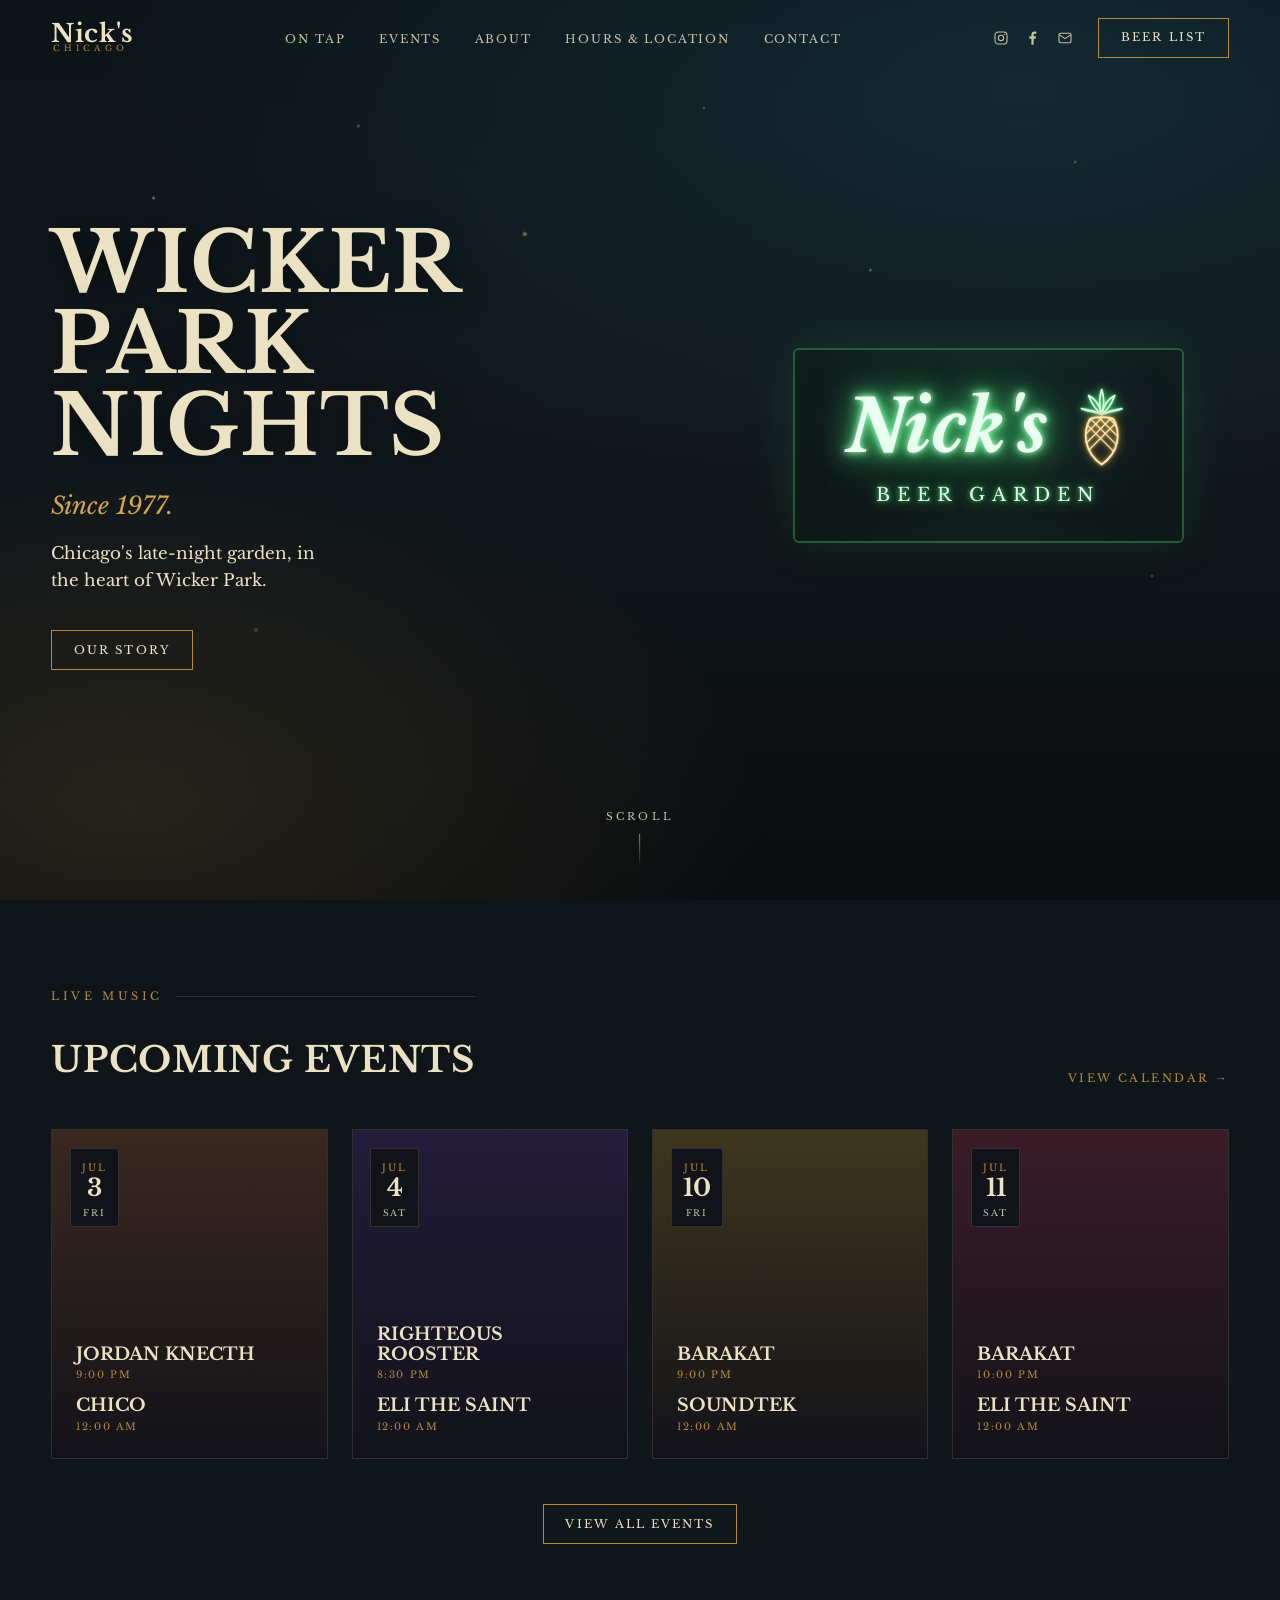
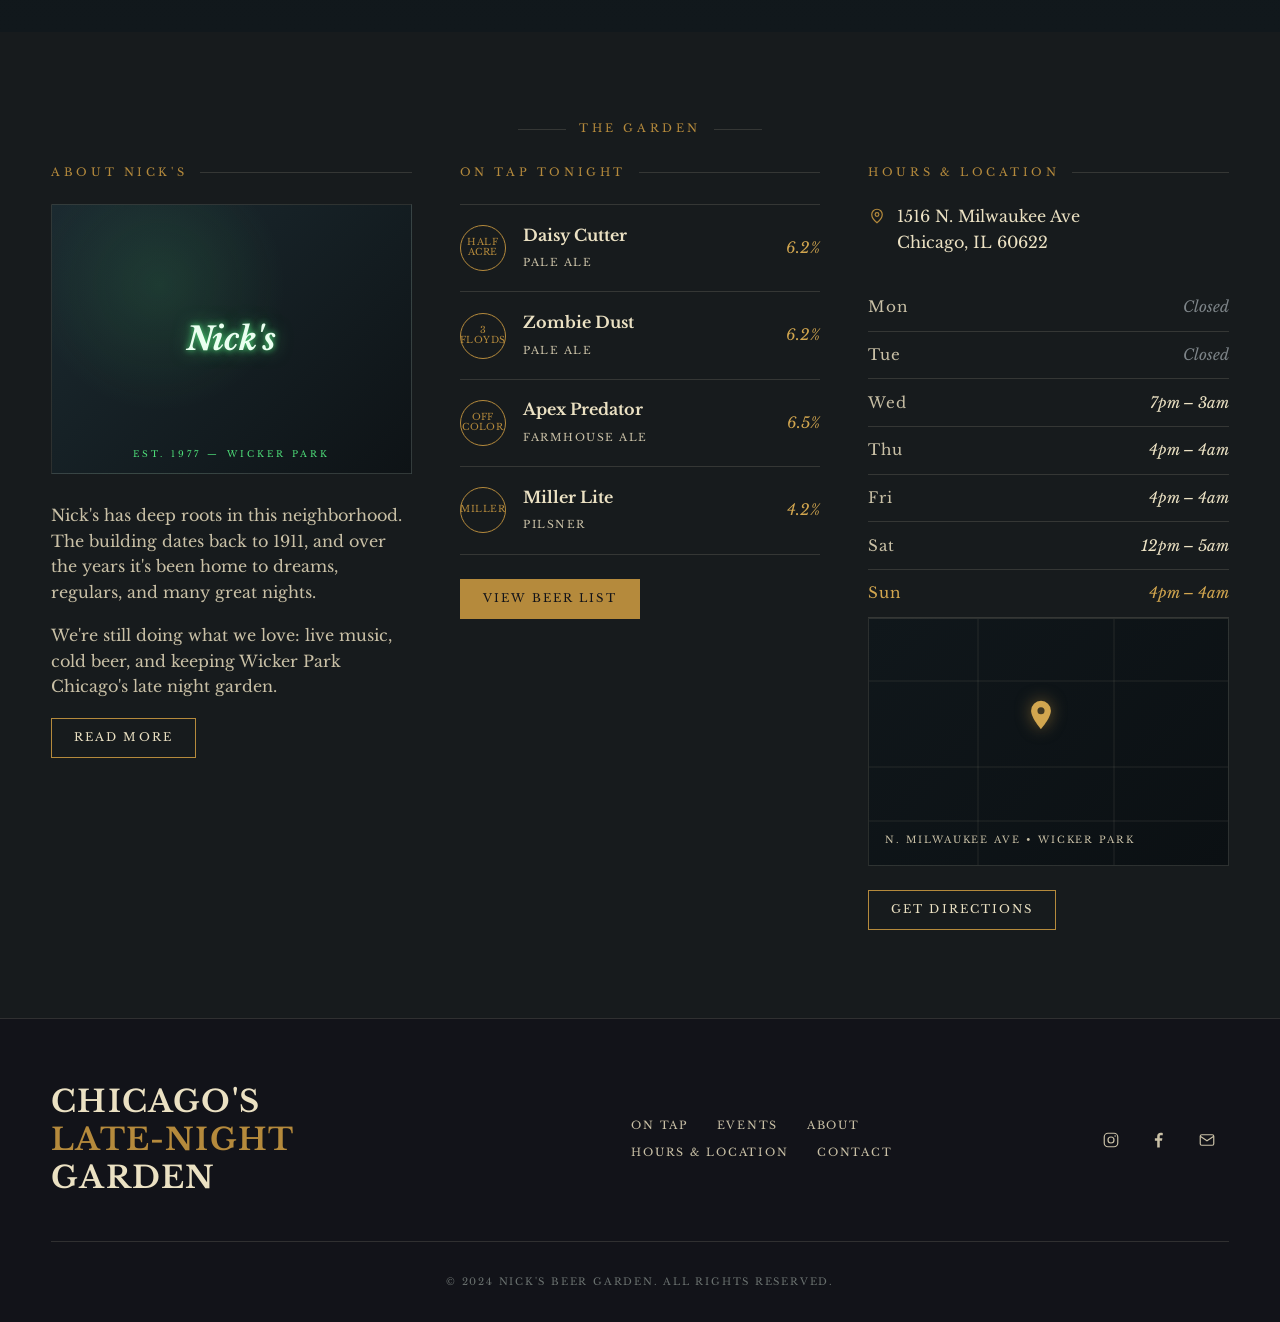
==== commit 6a405d82: "Adjustment" ====
--- a/index.html
+++ b/index.html
@@ -119,8 +119,8 @@
             <small>Est. 1977 — Wicker Park</small>
           </div>
           <div class="prose">
-            <p>Nick's has deep roots in this neighborhood. The building dates back to 1911, and over the years it's been home to dreams, regulars, and a whole lot of great nights.</p>
-            <p>We're still doing what we love: live music, strong drinks, and keeping Wicker Park weird in the best way.</p>
+            <p>Nick's has deep roots in this neighborhood. The building dates back to 1911, and over the years it's been home to dreams, regulars, and many great nights.</p>
+            <p>We're still doing what we love: live music, cold beer, and keeping Wicker Park Chicago's late night garden.</p>
             <a href="about.html" class="btn">Read More</a>
           </div>
         </div>
